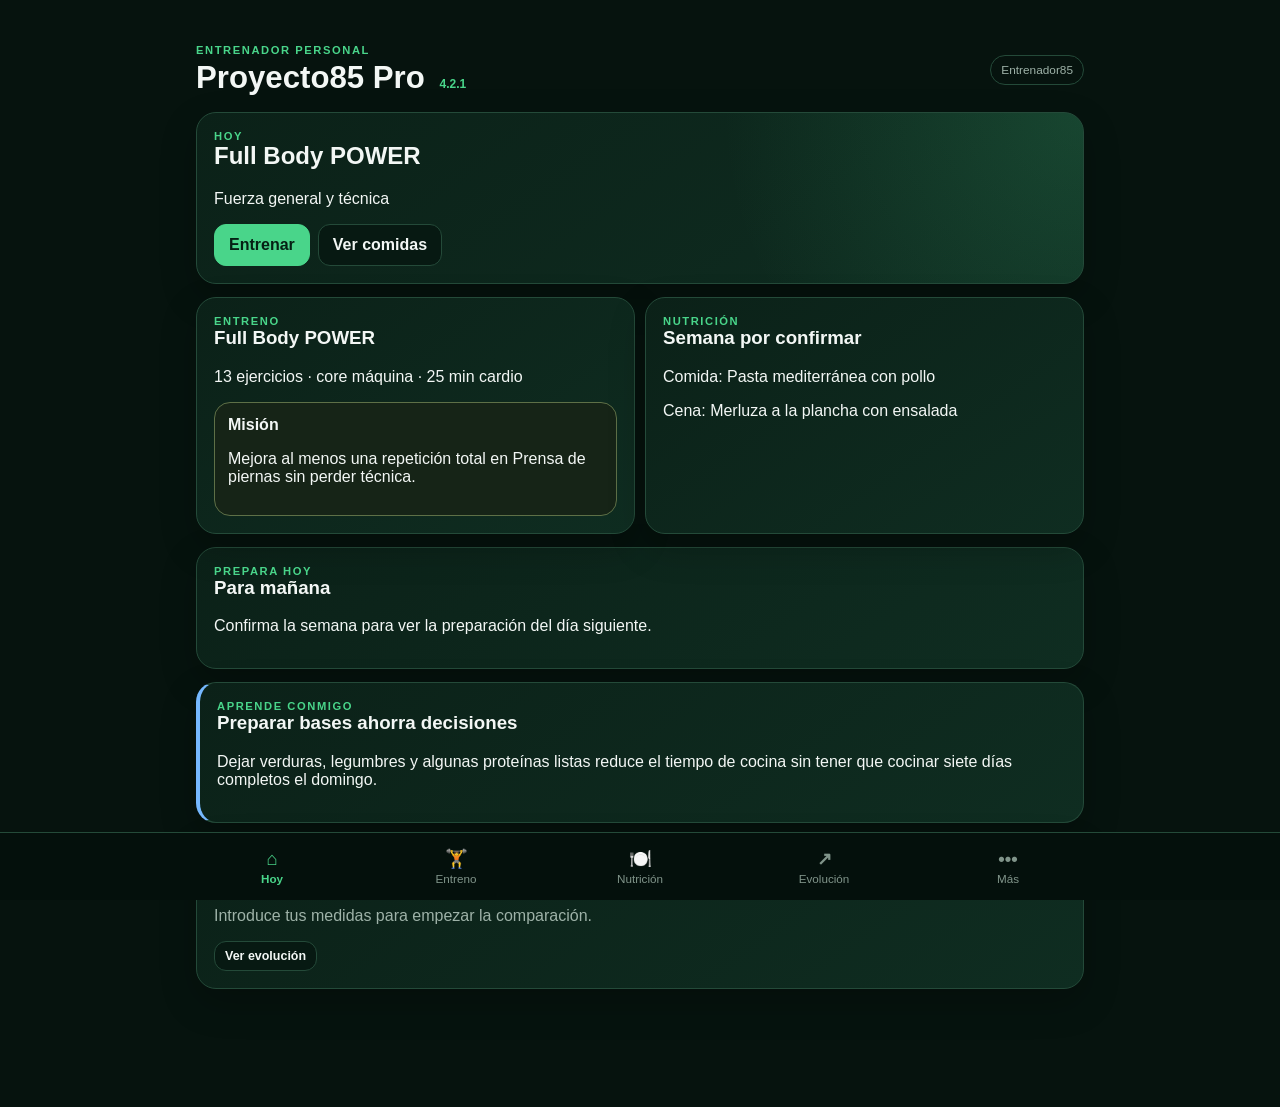
==== index.html @ bdf78756 "Add files via upload" ====
<!doctype html>
<html lang="es">
<head>
<meta charset="utf-8">
<meta name="viewport" content="width=device-width,initial-scale=1,viewport-fit=cover">
<meta name="theme-color" content="#06130e">
<meta http-equiv="Cache-Control" content="no-cache, no-store, must-revalidate">
<meta name="apple-mobile-web-app-capable" content="yes">
<meta name="apple-mobile-web-app-status-bar-style" content="black-translucent">
<title>Proyecto85 Pro</title>
<link rel="manifest" href="manifest.json?v=400">
<link rel="stylesheet" href="styles.css?v=421">
</head>
<body>
<div id="app">
  <div class="boot-card">
    <h2>Proyecto85 Pro</h2>
    <p>Cargando Entrenador85…</p>
  </div>
</div>
<script src="app.js?v=421"></script>
<script src="enhancements-4-2.js?v=421"></script>
</body>
</html>
---- styles.css ----
:root{
 --bg:#06130e;--panel:#0b2118;--panel2:#0f2d21;--panel3:#071912;--line:#244a39;
 --text:#f3f7f5;--muted:#9eb2a8;--green:#49d58a;--green2:#20ba6b;--amber:#e6b261;
 --red:#e97870;--blue:#75b8ff;--shadow:0 14px 36px rgba(0,0,0,.22)
}
*{box-sizing:border-box}
html,body{margin:0;min-height:100%;background:var(--bg);color:var(--text);font-family:-apple-system,BlinkMacSystemFont,"Segoe UI",sans-serif}
body{overscroll-behavior-y:none}
button,input,select,textarea{font:inherit}
button{cursor:pointer;touch-action:manipulation}
.boot-card{max-width:700px;margin:50px auto;padding:24px;background:var(--panel);border:1px solid var(--line);border-radius:22px;color:var(--text)}
.shell{max-width:920px;margin:0 auto;padding:calc(16px + env(safe-area-inset-top)) 16px calc(105px + env(safe-area-inset-bottom))}
header{display:flex;align-items:center;justify-content:space-between;gap:14px;margin-bottom:16px}
.brand small,.eyebrow{display:block;color:var(--green);font-weight:900;letter-spacing:.14em;font-size:.7rem}
.brand h1{margin:4px 0 0;font-size:1.95rem}
.version{font-size:.75rem;color:var(--green);margin-left:6px}
.header-badge{border:1px solid var(--line);padding:7px 10px;border-radius:999px;color:var(--muted);font-size:.74rem}
.card,.meal-card,.week-card,.exercise-card,.recipe-card,.section-card{background:linear-gradient(145deg,var(--panel),var(--panel2));border:1px solid var(--line);border-radius:20px;padding:17px;margin-bottom:13px;box-shadow:var(--shadow)}
.hero{background:radial-gradient(circle at 100% 0,rgba(73,213,138,.16),transparent 40%),linear-gradient(145deg,var(--panel),var(--panel2))}
.card h2,.card h3,.meal-card h3,.exercise-card h3,.recipe-card h3{margin-top:0}
.section-title,.meal-head,.exercise-head{display:flex;align-items:flex-start;justify-content:space-between;gap:12px}
.section-title h2,.section-title h3,.meal-head h3,.exercise-head h3{margin:0}
.muted,.note{color:var(--muted)}
.note{font-size:.8rem;line-height:1.4}
.grid{display:grid;grid-template-columns:1fr 1fr;gap:10px}
.grid3{display:grid;grid-template-columns:repeat(3,1fr);gap:10px}
.stat{background:var(--panel3);border:1px solid var(--line);border-radius:15px;padding:12px}
.stat span{display:block;color:var(--muted);font-size:.73rem}
.stat b{display:block;margin-top:4px;font-size:1.18rem}
.big-number{font-size:2.15rem;font-weight:900;line-height:1}
.tabs,.planner-nav{display:flex;gap:8px;overflow:auto;margin:10px 0 14px;padding-bottom:2px}
.tab-btn{white-space:nowrap;border:1px solid var(--line);background:var(--panel3);color:var(--muted);border-radius:999px;padding:10px 14px;font-weight:800}
.tab-btn.active{background:var(--green);color:#052014;border-color:var(--green)}
.btn{border:1px solid var(--line);background:var(--panel3);color:var(--text);border-radius:12px;padding:11px 14px;font-weight:800}
.btn.primary{background:var(--green);border-color:var(--green);color:#052014}
.btn.secondary{background:#143728}
.btn.small{padding:7px 10px;font-size:.78rem}
.btn.danger{border-color:#8b4a44;color:#ffb9b2}
.btn:disabled{opacity:.45;cursor:not-allowed}
.btn-row{display:flex;gap:8px;flex-wrap:wrap}
.pill{display:inline-flex;align-items:center;gap:5px;border:1px solid var(--line);border-radius:999px;padding:5px 8px;color:var(--muted);font-size:.7rem}
.pill.green{border-color:#387653;color:#c7f6d8;background:#10291f}
.pill.amber{border-color:#735d35;color:#f4d294;background:#21190e}
.meta{display:flex;flex-wrap:wrap;gap:6px}
.meta span{background:var(--panel3);border:1px solid rgba(255,255,255,.04);border-radius:999px;padding:5px 8px;color:var(--muted);font-size:.69rem}
.list{list-style:none;padding:0;margin:0}
.list li{padding:9px 0;border-top:1px solid rgba(255,255,255,.06)}
.list small{display:block;color:var(--muted);margin-top:3px}
.week-row{display:grid;grid-template-columns:86px 1fr auto;gap:8px;align-items:center;padding:10px 0;border-top:1px solid rgba(255,255,255,.06)}
.week-row>span{font-size:.72rem;color:var(--muted)}
.week-row small{display:block;color:var(--muted);margin-top:4px}
.actions{display:flex;gap:5px;flex-wrap:wrap}
.form-grid{display:grid;grid-template-columns:1fr 1fr;gap:10px}
.form-grid .wide{grid-column:1/-1}
.form-grid label{font-size:.78rem;color:var(--muted)}
input,select,textarea{width:100%;background:var(--panel3);color:var(--text);border:1px solid var(--line);border-radius:12px;padding:11px}
textarea{resize:vertical}
.rating{display:flex;gap:5px;flex-wrap:wrap;margin-top:10px}
.rating button{width:34px;height:34px;border-radius:50%;border:1px solid var(--line);background:var(--panel3);color:var(--muted);padding:0}
.rating button.active{background:var(--green);color:#052014;border-color:var(--green)}
.meal-check{display:flex;align-items:center;gap:8px;margin:12px 0;font-weight:800}
.meal-check input{width:22px;height:22px}
.meal-complete{border-color:var(--green)}
.exercise-card.active-exercise{border-color:var(--green)}
.exercise-card .set-row{display:grid;grid-template-columns:42px 1fr 1fr 70px;gap:8px;align-items:center;margin-top:7px}
.exercise-card .set-row input{text-align:center}
.set-index{width:36px;height:36px;border-radius:50%;display:grid;place-items:center;background:var(--panel3);color:var(--muted);font-weight:900}
.set-ok{display:flex;align-items:center;justify-content:center}
.set-ok input{width:24px;height:24px}
.progress-bar{height:10px;background:var(--panel3);border:1px solid var(--line);border-radius:999px;overflow:hidden}
.progress-bar>span{display:block;height:100%;background:var(--green)}
.mission{border:1px solid #5e7047;background:#162417;border-radius:16px;padding:13px;margin-top:12px}
.learning{border-left:4px solid var(--blue)}
.coach{border-left:4px solid var(--green)}
.warning{border:1px solid #795b32;background:#221a0f;color:#f0cb90;border-radius:14px;padding:12px}
.chart{width:100%;height:180px;background:var(--panel3);border:1px solid var(--line);border-radius:16px;padding:8px}
.chart svg{width:100%;height:100%}
.legend{display:flex;gap:12px;flex-wrap:wrap;color:var(--muted);font-size:.75rem}
.legend b{color:var(--text)}
.delta.good{color:var(--green)}
.delta.neutral{color:var(--muted)}
.delta.attn{color:var(--amber)}
.library-grid{display:grid;gap:10px}
.filter-row{display:grid;grid-template-columns:1fr 160px;gap:8px}
.bottom{position:fixed;left:0;right:0;bottom:0;background:#04100c;border-top:1px solid var(--line);z-index:40;padding:9px 7px calc(9px + env(safe-area-inset-bottom))}
.bottom-inner{max-width:920px;margin:auto;display:grid;grid-template-columns:repeat(5,1fr)}
.nav-btn{border:0;background:transparent;color:#80948a;padding:6px 3px;font-size:.73rem}
.nav-btn b{display:block;font-size:1.15rem;margin-bottom:2px}
.nav-btn.active{color:var(--green);font-weight:900}
.modal-backdrop{position:fixed;inset:0;background:rgba(0,0,0,.68);display:flex;align-items:flex-end;justify-content:center;z-index:100}
.modal{width:min(800px,100%);max-height:91vh;overflow:auto;background:#091d15;border:1px solid var(--line);border-radius:24px 24px 0 0;padding:20px}
.hidden{display:none!important}
.toast{position:fixed;left:50%;bottom:105px;transform:translateX(-50%);z-index:150;background:#173d2c;color:#d7fbe4;border:1px solid #3d7d59;border-radius:999px;padding:10px 15px;font-weight:800;box-shadow:var(--shadow)}
.error-card{max-width:780px;margin:30px auto;padding:20px;background:#251311;border:1px solid #8a433d;border-radius:18px;color:#ffd4cf}
@media(max-width:640px){
 .grid,.grid3,.form-grid,.filter-row{grid-template-columns:1fr}
 .week-row{grid-template-columns:72px 1fr}
 .week-row .actions{grid-column:2}
 .exercise-card .set-row{grid-template-columns:38px 1fr 1fr 50px}
 .brand h1{font-size:1.72rem}
}

/* 4.1 */
.week-row .pill{white-space:nowrap}.coach .week-row{grid-template-columns:110px 1fr auto}@media(max-width:640px){.coach .week-row{grid-template-columns:80px 1fr}.coach .week-row>div:last-child{grid-column:2}}

/* Proyecto85 Pro 4.2 */
.nutrition-chips{display:flex;gap:6px;flex-wrap:wrap;margin:10px 0}.nutrition-chips span{font-size:.69rem;border:1px solid var(--line);border-radius:999px;padding:6px 8px;color:#c5d7ce;background:var(--panel3)}
.meal-visual,.recipe-hero,.exercise-hero{height:82px;border-radius:16px;background:radial-gradient(circle at 70% 20%,rgba(73,213,138,.22),transparent 35%),var(--panel3);display:grid;place-items:center;font-size:2.2rem;margin-bottom:12px}
.balance-grid{display:grid;grid-template-columns:repeat(3,1fr);gap:8px;margin:12px 0}.balance-grid>div{background:var(--panel3);border:1px solid var(--line);border-radius:13px;padding:9px}.balance-grid span{display:block;color:var(--muted);font-size:.68rem}.balance-grid b{font-size:1.15rem}
.checklist42 li{margin:9px 0}.bodymaps{display:grid;grid-template-columns:1fr 1fr;gap:12px}.bodymap{text-align:center;background:var(--panel3);border:1px solid var(--line);border-radius:16px;padding:10px}.bodymap svg{width:100%;height:250px;fill:#18362a;stroke:#315844}.bodymap .muscle-on{fill:var(--green)}
.coach-mini{display:grid;grid-template-columns:auto auto;gap:4px 10px;background:#10291f;border:1px solid #387653;border-radius:14px;padding:12px;margin:12px 0}.coach-mini b{color:var(--green)}.coach-mini small{grid-column:1/-1;color:var(--muted)}
.exercise-note{background:#17271f;border-left:3px solid var(--amber);padding:10px;border-radius:10px}.rest-timer{display:flex;align-items:center;gap:8px;flex-wrap:wrap;margin-top:12px;padding:10px;border:1px solid var(--line);border-radius:14px;background:var(--panel3)}.rest-timer b{font-size:1.3rem;color:var(--green)}.chart.mini{height:120px}.warning-lite{color:#e8c78f;font-size:.78rem}.fresh-report{outline:2px solid var(--green)}
@media(max-width:640px){.balance-grid{grid-template-columns:1fr 1fr}.bodymap svg{height:210px}}

/* 4.2.1 corrective spacing */
@supports (padding: max(0px)) {
  .shell{padding-top:max(calc(28px + env(safe-area-inset-top)),44px)}
}
.legend{display:flex;flex-wrap:wrap;gap:8px 14px;line-height:1.45}
.chart{overflow:hidden}
.balance-grid small{font-size:.65em;font-weight:500;color:var(--muted)}
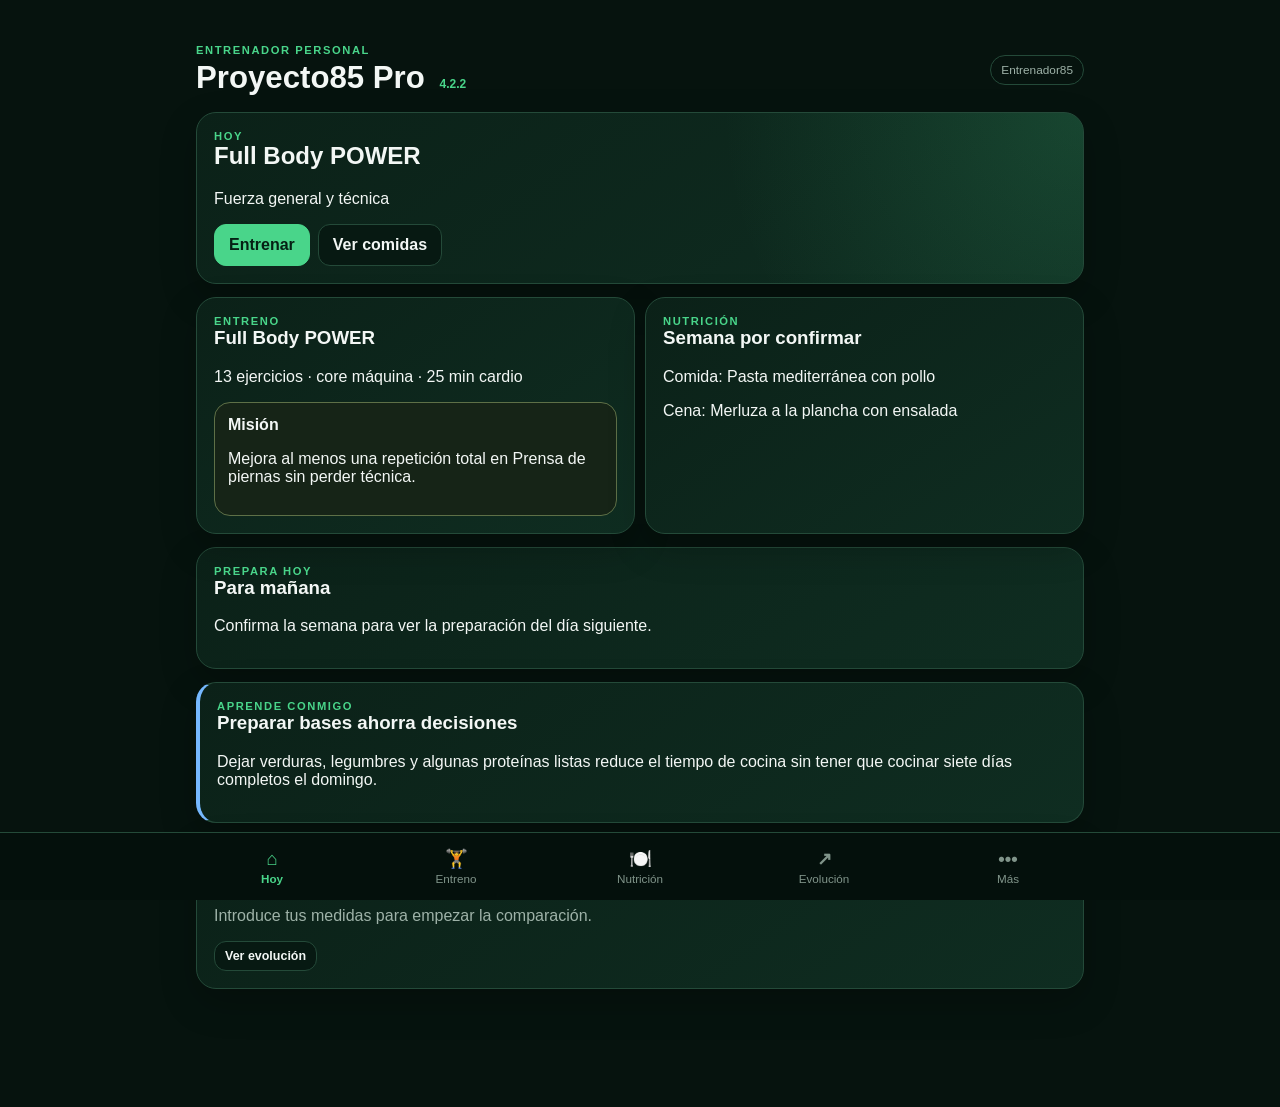
==== commit 7514267a: "Add files via upload" ====
--- a/index.html
+++ b/index.html
@@ -8,8 +8,8 @@
 <meta name="apple-mobile-web-app-capable" content="yes">
 <meta name="apple-mobile-web-app-status-bar-style" content="black-translucent">
 <title>Proyecto85 Pro</title>
-<link rel="manifest" href="manifest.json?v=400">
-<link rel="stylesheet" href="styles.css?v=421">
+<link rel="manifest" href="manifest.json?v=422">
+<link rel="stylesheet" href="styles-4-2-2.css">
 </head>
 <body>
 <div id="app">
@@ -18,7 +18,7 @@
     <p>Cargando Entrenador85…</p>
   </div>
 </div>
-<script src="app.js?v=421"></script>
-<script src="enhancements-4-2.js?v=421"></script>
+<script src="app-4-2-2.js"></script>
+<script src="enhancements-4-2-2.js"></script>
 </body>
 </html>
--- a/styles-4-2-2.css
+++ b/styles-4-2-2.css
@@ -0,0 +1,122 @@
+
+:root{
+ --bg:#06130e;--panel:#0b2118;--panel2:#0f2d21;--panel3:#071912;--line:#244a39;
+ --text:#f3f7f5;--muted:#9eb2a8;--green:#49d58a;--green2:#20ba6b;--amber:#e6b261;
+ --red:#e97870;--blue:#75b8ff;--shadow:0 14px 36px rgba(0,0,0,.22)
+}
+*{box-sizing:border-box}
+html,body{margin:0;min-height:100%;background:var(--bg);color:var(--text);font-family:-apple-system,BlinkMacSystemFont,"Segoe UI",sans-serif}
+body{overscroll-behavior-y:none}
+button,input,select,textarea{font:inherit}
+button{cursor:pointer;touch-action:manipulation}
+.boot-card{max-width:700px;margin:50px auto;padding:24px;background:var(--panel);border:1px solid var(--line);border-radius:22px;color:var(--text)}
+.shell{max-width:920px;margin:0 auto;padding:calc(16px + env(safe-area-inset-top)) 16px calc(105px + env(safe-area-inset-bottom))}
+header{display:flex;align-items:center;justify-content:space-between;gap:14px;margin-bottom:16px}
+.brand small,.eyebrow{display:block;color:var(--green);font-weight:900;letter-spacing:.14em;font-size:.7rem}
+.brand h1{margin:4px 0 0;font-size:1.95rem}
+.version{font-size:.75rem;color:var(--green);margin-left:6px}
+.header-badge{border:1px solid var(--line);padding:7px 10px;border-radius:999px;color:var(--muted);font-size:.74rem}
+.card,.meal-card,.week-card,.exercise-card,.recipe-card,.section-card{background:linear-gradient(145deg,var(--panel),var(--panel2));border:1px solid var(--line);border-radius:20px;padding:17px;margin-bottom:13px;box-shadow:var(--shadow)}
+.hero{background:radial-gradient(circle at 100% 0,rgba(73,213,138,.16),transparent 40%),linear-gradient(145deg,var(--panel),var(--panel2))}
+.card h2,.card h3,.meal-card h3,.exercise-card h3,.recipe-card h3{margin-top:0}
+.section-title,.meal-head,.exercise-head{display:flex;align-items:flex-start;justify-content:space-between;gap:12px}
+.section-title h2,.section-title h3,.meal-head h3,.exercise-head h3{margin:0}
+.muted,.note{color:var(--muted)}
+.note{font-size:.8rem;line-height:1.4}
+.grid{display:grid;grid-template-columns:1fr 1fr;gap:10px}
+.grid3{display:grid;grid-template-columns:repeat(3,1fr);gap:10px}
+.stat{background:var(--panel3);border:1px solid var(--line);border-radius:15px;padding:12px}
+.stat span{display:block;color:var(--muted);font-size:.73rem}
+.stat b{display:block;margin-top:4px;font-size:1.18rem}
+.big-number{font-size:2.15rem;font-weight:900;line-height:1}
+.tabs,.planner-nav{display:flex;gap:8px;overflow:auto;margin:10px 0 14px;padding-bottom:2px}
+.tab-btn{white-space:nowrap;border:1px solid var(--line);background:var(--panel3);color:var(--muted);border-radius:999px;padding:10px 14px;font-weight:800}
+.tab-btn.active{background:var(--green);color:#052014;border-color:var(--green)}
+.btn{border:1px solid var(--line);background:var(--panel3);color:var(--text);border-radius:12px;padding:11px 14px;font-weight:800}
+.btn.primary{background:var(--green);border-color:var(--green);color:#052014}
+.btn.secondary{background:#143728}
+.btn.small{padding:7px 10px;font-size:.78rem}
+.btn.danger{border-color:#8b4a44;color:#ffb9b2}
+.btn:disabled{opacity:.45;cursor:not-allowed}
+.btn-row{display:flex;gap:8px;flex-wrap:wrap}
+.pill{display:inline-flex;align-items:center;gap:5px;border:1px solid var(--line);border-radius:999px;padding:5px 8px;color:var(--muted);font-size:.7rem}
+.pill.green{border-color:#387653;color:#c7f6d8;background:#10291f}
+.pill.amber{border-color:#735d35;color:#f4d294;background:#21190e}
+.meta{display:flex;flex-wrap:wrap;gap:6px}
+.meta span{background:var(--panel3);border:1px solid rgba(255,255,255,.04);border-radius:999px;padding:5px 8px;color:var(--muted);font-size:.69rem}
+.list{list-style:none;padding:0;margin:0}
+.list li{padding:9px 0;border-top:1px solid rgba(255,255,255,.06)}
+.list small{display:block;color:var(--muted);margin-top:3px}
+.week-row{display:grid;grid-template-columns:86px 1fr auto;gap:8px;align-items:center;padding:10px 0;border-top:1px solid rgba(255,255,255,.06)}
+.week-row>span{font-size:.72rem;color:var(--muted)}
+.week-row small{display:block;color:var(--muted);margin-top:4px}
+.actions{display:flex;gap:5px;flex-wrap:wrap}
+.form-grid{display:grid;grid-template-columns:1fr 1fr;gap:10px}
+.form-grid .wide{grid-column:1/-1}
+.form-grid label{font-size:.78rem;color:var(--muted)}
+input,select,textarea{width:100%;background:var(--panel3);color:var(--text);border:1px solid var(--line);border-radius:12px;padding:11px}
+textarea{resize:vertical}
+.rating{display:flex;gap:5px;flex-wrap:wrap;margin-top:10px}
+.rating button{width:34px;height:34px;border-radius:50%;border:1px solid var(--line);background:var(--panel3);color:var(--muted);padding:0}
+.rating button.active{background:var(--green);color:#052014;border-color:var(--green)}
+.meal-check{display:flex;align-items:center;gap:8px;margin:12px 0;font-weight:800}
+.meal-check input{width:22px;height:22px}
+.meal-complete{border-color:var(--green)}
+.exercise-card.active-exercise{border-color:var(--green)}
+.exercise-card .set-row{display:grid;grid-template-columns:42px 1fr 1fr 70px;gap:8px;align-items:center;margin-top:7px}
+.exercise-card .set-row input{text-align:center}
+.set-index{width:36px;height:36px;border-radius:50%;display:grid;place-items:center;background:var(--panel3);color:var(--muted);font-weight:900}
+.set-ok{display:flex;align-items:center;justify-content:center}
+.set-ok input{width:24px;height:24px}
+.progress-bar{height:10px;background:var(--panel3);border:1px solid var(--line);border-radius:999px;overflow:hidden}
+.progress-bar>span{display:block;height:100%;background:var(--green)}
+.mission{border:1px solid #5e7047;background:#162417;border-radius:16px;padding:13px;margin-top:12px}
+.learning{border-left:4px solid var(--blue)}
+.coach{border-left:4px solid var(--green)}
+.warning{border:1px solid #795b32;background:#221a0f;color:#f0cb90;border-radius:14px;padding:12px}
+.chart{width:100%;height:180px;background:var(--panel3);border:1px solid var(--line);border-radius:16px;padding:8px}
+.chart svg{width:100%;height:100%}
+.legend{display:flex;gap:12px;flex-wrap:wrap;color:var(--muted);font-size:.75rem}
+.legend b{color:var(--text)}
+.delta.good{color:var(--green)}
+.delta.neutral{color:var(--muted)}
+.delta.attn{color:var(--amber)}
+.library-grid{display:grid;gap:10px}
+.filter-row{display:grid;grid-template-columns:1fr 160px;gap:8px}
+.bottom{position:fixed;left:0;right:0;bottom:0;background:#04100c;border-top:1px solid var(--line);z-index:40;padding:9px 7px calc(9px + env(safe-area-inset-bottom))}
+.bottom-inner{max-width:920px;margin:auto;display:grid;grid-template-columns:repeat(5,1fr)}
+.nav-btn{border:0;background:transparent;color:#80948a;padding:6px 3px;font-size:.73rem}
+.nav-btn b{display:block;font-size:1.15rem;margin-bottom:2px}
+.nav-btn.active{color:var(--green);font-weight:900}
+.modal-backdrop{position:fixed;inset:0;background:rgba(0,0,0,.68);display:flex;align-items:flex-end;justify-content:center;z-index:100}
+.modal{width:min(800px,100%);max-height:91vh;overflow:auto;background:#091d15;border:1px solid var(--line);border-radius:24px 24px 0 0;padding:20px}
+.hidden{display:none!important}
+.toast{position:fixed;left:50%;bottom:105px;transform:translateX(-50%);z-index:150;background:#173d2c;color:#d7fbe4;border:1px solid #3d7d59;border-radius:999px;padding:10px 15px;font-weight:800;box-shadow:var(--shadow)}
+.error-card{max-width:780px;margin:30px auto;padding:20px;background:#251311;border:1px solid #8a433d;border-radius:18px;color:#ffd4cf}
+@media(max-width:640px){
+ .grid,.grid3,.form-grid,.filter-row{grid-template-columns:1fr}
+ .week-row{grid-template-columns:72px 1fr}
+ .week-row .actions{grid-column:2}
+ .exercise-card .set-row{grid-template-columns:38px 1fr 1fr 50px}
+ .brand h1{font-size:1.72rem}
+}
+
+/* 4.1 */
+.week-row .pill{white-space:nowrap}.coach .week-row{grid-template-columns:110px 1fr auto}@media(max-width:640px){.coach .week-row{grid-template-columns:80px 1fr}.coach .week-row>div:last-child{grid-column:2}}
+
+/* Proyecto85 Pro 4.2 */
+.nutrition-chips{display:flex;gap:6px;flex-wrap:wrap;margin:10px 0}.nutrition-chips span{font-size:.69rem;border:1px solid var(--line);border-radius:999px;padding:6px 8px;color:#c5d7ce;background:var(--panel3)}
+.meal-visual,.recipe-hero,.exercise-hero{height:82px;border-radius:16px;background:radial-gradient(circle at 70% 20%,rgba(73,213,138,.22),transparent 35%),var(--panel3);display:grid;place-items:center;font-size:2.2rem;margin-bottom:12px}
+.balance-grid{display:grid;grid-template-columns:repeat(3,1fr);gap:8px;margin:12px 0}.balance-grid>div{background:var(--panel3);border:1px solid var(--line);border-radius:13px;padding:9px}.balance-grid span{display:block;color:var(--muted);font-size:.68rem}.balance-grid b{font-size:1.15rem}
+.checklist42 li{margin:9px 0}.bodymaps{display:grid;grid-template-columns:1fr 1fr;gap:12px}.bodymap{text-align:center;background:var(--panel3);border:1px solid var(--line);border-radius:16px;padding:10px}.bodymap svg{width:100%;height:250px;fill:#18362a;stroke:#315844}.bodymap .muscle-on{fill:var(--green)}
+.coach-mini{display:grid;grid-template-columns:auto auto;gap:4px 10px;background:#10291f;border:1px solid #387653;border-radius:14px;padding:12px;margin:12px 0}.coach-mini b{color:var(--green)}.coach-mini small{grid-column:1/-1;color:var(--muted)}
+.exercise-note{background:#17271f;border-left:3px solid var(--amber);padding:10px;border-radius:10px}.rest-timer{display:flex;align-items:center;gap:8px;flex-wrap:wrap;margin-top:12px;padding:10px;border:1px solid var(--line);border-radius:14px;background:var(--panel3)}.rest-timer b{font-size:1.3rem;color:var(--green)}.chart.mini{height:120px}.warning-lite{color:#e8c78f;font-size:.78rem}.fresh-report{outline:2px solid var(--green)}
+@media(max-width:640px){.balance-grid{grid-template-columns:1fr 1fr}.bodymap svg{height:210px}}
+
+/* 4.2.1 corrective spacing */
+@supports (padding: max(0px)) {
+  .shell{padding-top:max(calc(28px + env(safe-area-inset-top)),44px)}
+}
+.legend{display:flex;flex-wrap:wrap;gap:8px 14px;line-height:1.45}
+.chart{overflow:hidden}
+.balance-grid small{font-size:.65em;font-weight:500;color:var(--muted)}
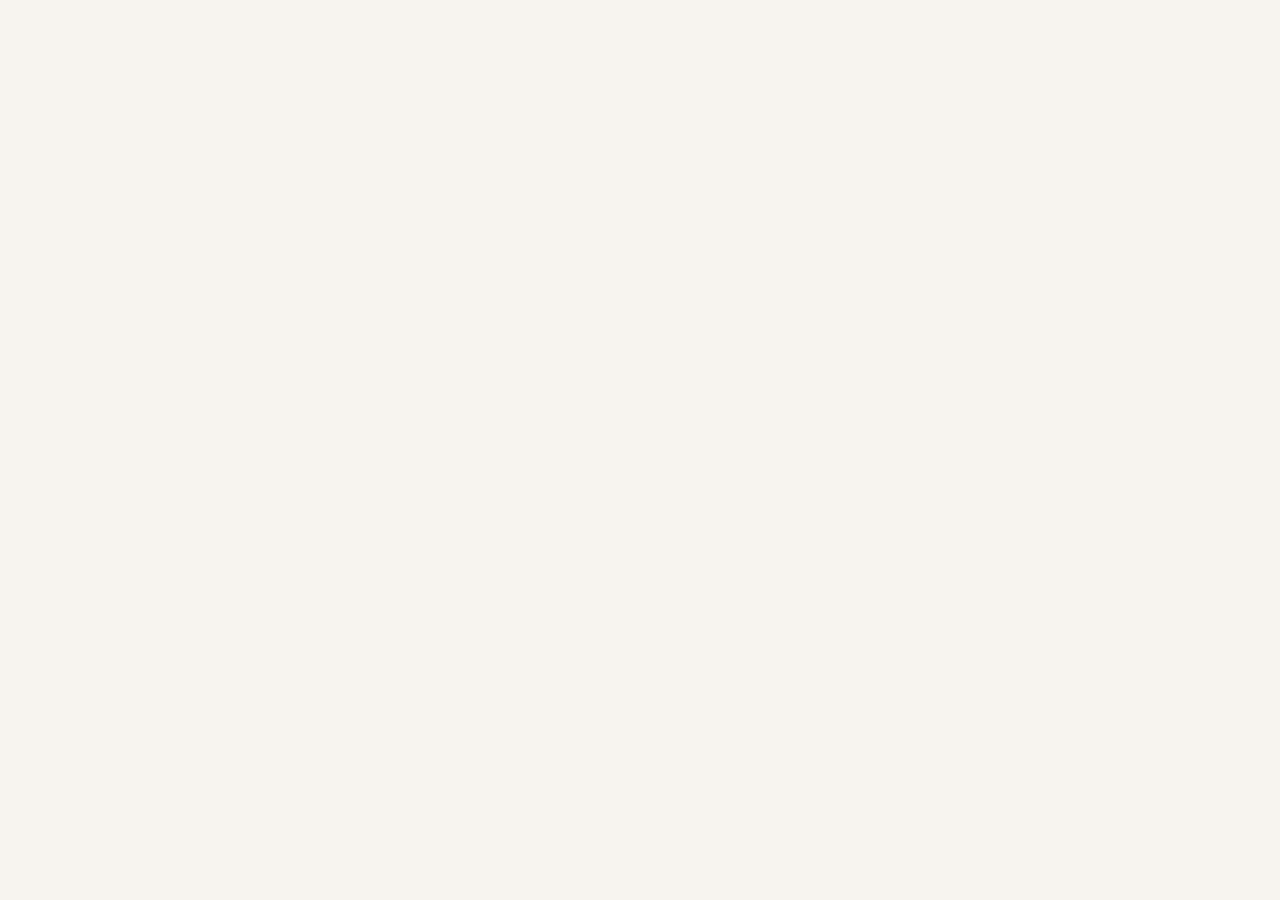
==== commit e7db52bc: "Add files via upload" ====
--- a/index.html
+++ b/index.html
@@ -1,24 +1,20 @@
 <!doctype html>
 <html lang="es">
 <head>
-<meta charset="utf-8">
-<meta name="viewport" content="width=device-width,initial-scale=1,viewport-fit=cover">
-<meta name="theme-color" content="#06130e">
-<meta http-equiv="Cache-Control" content="no-cache, no-store, must-revalidate">
-<meta name="apple-mobile-web-app-capable" content="yes">
-<meta name="apple-mobile-web-app-status-bar-style" content="black-translucent">
-<title>Proyecto85 Pro</title>
-<link rel="manifest" href="manifest.json?v=422">
-<link rel="stylesheet" href="styles-4-2-2.css">
+  <meta charset="utf-8" />
+  <meta name="viewport" content="width=device-width,initial-scale=1,viewport-fit=cover" />
+  <meta name="theme-color" content="#f7f4ef" />
+  <meta name="apple-mobile-web-app-capable" content="yes" />
+  <meta name="apple-mobile-web-app-status-bar-style" content="default" />
+  <meta name="apple-mobile-web-app-title" content="Proyecto85" />
+  <title>Proyecto85 5.0</title>
+  <link rel="manifest" href="manifest-v5.json" />
+  <link rel="apple-touch-icon" href="icon-v5-192.png" />
+  <link rel="stylesheet" href="styles-v5.css" />
 </head>
 <body>
-<div id="app">
-  <div class="boot-card">
-    <h2>Proyecto85 Pro</h2>
-    <p>Cargando Entrenador85…</p>
-  </div>
-</div>
-<script src="app-4-2-2.js"></script>
-<script src="enhancements-4-2-2.js"></script>
+  <div id="app" class="app-shell" aria-live="polite"></div>
+  <noscript>Proyecto85 necesita JavaScript activado.</noscript>
+  <script src="app-v5.js"></script>
 </body>
 </html>
--- a/styles-v5.css
+++ b/styles-v5.css
@@ -0,0 +1,22 @@
+:root{
+  --bg:#f7f4ef; --surface:#ffffff; --surface2:#f0ece6; --text:#24303a; --muted:#6b747c;
+  --line:#ded8d0; --primary:#4d78a8; --primary-soft:#eaf1f8; --food:#6d8c74; --food-soft:#edf4ee;
+  --recovery:#c78755; --recovery-soft:#fbf0e6; --coach:#7b6f9d; --coach-soft:#f1eef8; --danger:#b95c58;
+  --shadow:0 8px 24px rgba(39,48,56,.08); --radius:20px; --radius-sm:14px;
+}
+*{box-sizing:border-box} body{margin:0;background:var(--bg);color:var(--text);font-family:-apple-system,BlinkMacSystemFont,"Segoe UI",Roboto,Arial,sans-serif}
+button,input,select,textarea{font:inherit}.app-shell{max-width:760px;margin:0 auto;padding:calc(18px + env(safe-area-inset-top)) 16px calc(96px + env(safe-area-inset-bottom))}
+.topbar{display:flex;align-items:center;justify-content:space-between;margin-bottom:16px}.brand{display:flex;gap:10px;align-items:center}.logo{width:42px;height:42px;border-radius:14px;background:linear-gradient(135deg,#7ca6d1,#e7b27d);display:grid;place-items:center;color:white;font-weight:800;box-shadow:var(--shadow)}
+.title{font-size:22px;font-weight:800;letter-spacing:-.02em}.subtitle{font-size:13px;color:var(--muted)}.pill{display:inline-flex;align-items:center;gap:6px;padding:7px 10px;border-radius:999px;background:var(--surface2);color:var(--muted);font-size:12px;font-weight:700}.pill.good{background:var(--food-soft);color:#4e6f57}.pill.warn{background:var(--recovery-soft);color:#945d34}.pill.bad{background:#f8e9e8;color:#984844}
+.card{background:var(--surface);border:1px solid rgba(0,0,0,.04);border-radius:var(--radius);padding:16px;box-shadow:var(--shadow);margin-bottom:14px}.card h2,.card h3{margin:0 0 8px}.card h2{font-size:20px}.card h3{font-size:16px}.muted{color:var(--muted)}.small{font-size:12px}.section-title{display:flex;align-items:center;justify-content:space-between;margin:22px 2px 10px}.section-title h2{font-size:17px;margin:0}.grid2{display:grid;grid-template-columns:1fr 1fr;gap:12px}.metric{background:var(--surface2);border-radius:16px;padding:12px}.metric strong{display:block;font-size:18px}.metric span{font-size:12px;color:var(--muted)}
+.hero{background:linear-gradient(135deg,#eef5fb,#f8efe5);padding:18px}.hero h1{margin:4px 0 8px;font-size:28px;line-height:1.05}.hero p{margin:0;color:var(--muted)}
+.btn{border:0;border-radius:14px;padding:12px 14px;font-weight:800;cursor:pointer}.btn.primary{background:var(--primary);color:#fff}.btn.secondary{background:var(--surface2);color:var(--text)}.btn.food{background:var(--food);color:#fff}.btn.recovery{background:var(--recovery);color:white}.btn.danger{background:#f8e9e8;color:#984844}.btn.block{width:100%}.btnrow{display:flex;gap:8px;flex-wrap:wrap}.linkbtn{border:0;background:none;color:var(--primary);font-weight:800;padding:4px 0;cursor:pointer}
+.nav{position:fixed;bottom:0;left:0;right:0;background:rgba(255,255,255,.94);backdrop-filter:blur(18px);border-top:1px solid var(--line);padding:8px max(12px,calc((100vw - 760px)/2 + 12px)) calc(8px + env(safe-area-inset-bottom));display:grid;grid-template-columns:repeat(5,1fr);z-index:50}.nav button{background:none;border:0;color:var(--muted);font-size:11px;font-weight:700;padding:7px 2px;display:grid;place-items:center;gap:3px}.nav button.active{color:var(--primary)}.nav .ico{font-size:20px}
+.tabs{display:flex;gap:8px;overflow:auto;padding:2px 0 8px;margin-bottom:8px}.tab{white-space:nowrap;border:0;background:var(--surface2);padding:8px 12px;border-radius:999px;color:var(--muted);font-weight:700}.tab.active{background:var(--primary-soft);color:var(--primary)}
+.exercise{display:grid;grid-template-columns:48px 1fr auto;gap:10px;align-items:center;padding:12px 0;border-bottom:1px solid var(--line)}.exercise:last-child{border-bottom:0}.exicon{width:48px;height:48px;border-radius:14px;background:var(--primary-soft);display:grid;place-items:center;font-size:22px}.exercise b{display:block}.tags{display:flex;gap:5px;flex-wrap:wrap;margin-top:5px}.tag{font-size:10px;padding:4px 7px;border-radius:999px;background:var(--surface2);color:var(--muted)}
+.meal{padding:12px;border-radius:16px;background:var(--food-soft);margin-bottom:10px}.mealhead{display:flex;justify-content:space-between;gap:8px}.meal h4{margin:0 0 4px}.meal p{margin:0;color:var(--muted);font-size:12px}.meal .btnrow{margin-top:10px}.meal .btn{padding:8px 10px;font-size:12px}
+.input{width:100%;padding:11px 12px;border:1px solid var(--line);border-radius:12px;background:#fff;color:var(--text)}label{font-size:12px;font-weight:700;color:var(--muted);display:block;margin:10px 0 5px}.range-row{display:grid;grid-template-columns:1fr auto;gap:8px;align-items:center}.notice{padding:12px;border-radius:14px;background:var(--coach-soft);color:#5e527e;font-size:13px}.notice.warn{background:var(--recovery-soft);color:#8a5932}.notice.danger{background:#f8e9e8;color:#8d4743}
+.progress{height:10px;border-radius:999px;background:var(--surface2);overflow:hidden}.progress>span{display:block;height:100%;background:var(--primary);border-radius:999px}.week-strip{display:grid;grid-template-columns:repeat(7,1fr);gap:5px}.daydot{padding:8px 2px;text-align:center;border-radius:12px;background:var(--surface2);font-size:10px}.daydot.active{background:var(--primary-soft);color:var(--primary);font-weight:800}
+.modalback{position:fixed;inset:0;background:rgba(36,48,58,.35);display:grid;align-items:end;z-index:80}.modal{background:var(--surface);border-radius:24px 24px 0 0;padding:20px 16px calc(20px + env(safe-area-inset-bottom));max-height:88vh;overflow:auto}.modal h2{margin-top:0}.divider{height:1px;background:var(--line);margin:14px 0}.empty{text-align:center;padding:24px 12px;color:var(--muted)}
+.statlist{display:grid;gap:10px}.statline{display:flex;align-items:center;justify-content:space-between;gap:10px}.spark{height:6px;background:var(--surface2);border-radius:999px;overflow:hidden;flex:1}.spark span{display:block;height:100%;background:var(--primary)}
+@media (max-width:420px){.grid2{grid-template-columns:1fr}.hero h1{font-size:25px}.card{padding:14px}.app-shell{padding-left:12px;padding-right:12px}}
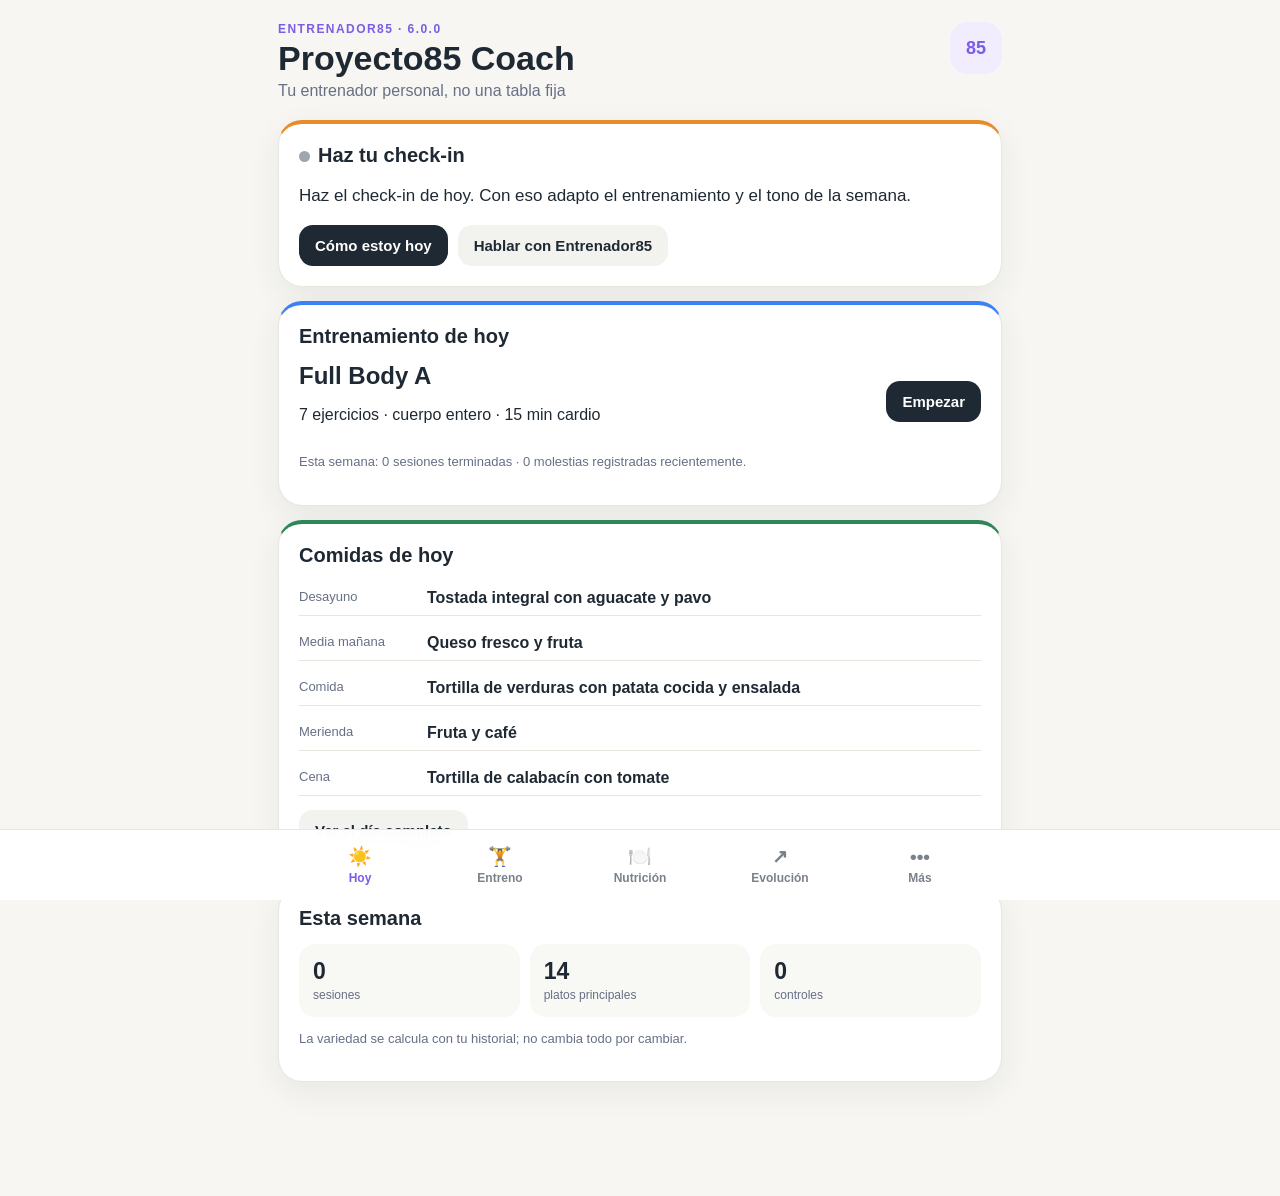
==== commit 9c05fc58: "Add files via upload" ====
--- a/index.html
+++ b/index.html
@@ -1,20 +1 @@
-<!doctype html>
-<html lang="es">
-<head>
-  <meta charset="utf-8" />
-  <meta name="viewport" content="width=device-width,initial-scale=1,viewport-fit=cover" />
-  <meta name="theme-color" content="#f7f4ef" />
-  <meta name="apple-mobile-web-app-capable" content="yes" />
-  <meta name="apple-mobile-web-app-status-bar-style" content="default" />
-  <meta name="apple-mobile-web-app-title" content="Proyecto85" />
-  <title>Proyecto85 5.0</title>
-  <link rel="manifest" href="manifest-v5.json" />
-  <link rel="apple-touch-icon" href="icon-v5-192.png" />
-  <link rel="stylesheet" href="styles-v5.css" />
-</head>
-<body>
-  <div id="app" class="app-shell" aria-live="polite"></div>
-  <noscript>Proyecto85 necesita JavaScript activado.</noscript>
-  <script src="app-v5.js"></script>
-</body>
-</html>
+<!doctype html><html lang="es"><head><meta charset="utf-8"><meta name="viewport" content="width=device-width,initial-scale=1,viewport-fit=cover"><meta name="theme-color" content="#f7f6f2"><meta name="apple-mobile-web-app-capable" content="yes"><meta name="apple-mobile-web-app-status-bar-style" content="default"><title>Proyecto85 Coach</title><link rel="manifest" href="manifest-v6.json"><link rel="stylesheet" href="styles-v6.css?v=600"></head><body><main id="app" class="app"></main><script src="data-v6.js?v=600"></script><script src="engine-v6.js?v=600"></script><script src="app-v6.js?v=600"></script></body></html>
--- a/styles-v6.css
+++ b/styles-v6.css
@@ -0,0 +1 @@
+:root{--bg:#f7f6f2;--card:#fff;--ink:#1f2933;--muted:#667085;--line:#e8e6df;--blue:#3b82f6;--blue2:#eaf2ff;--green:#2f855a;--green2:#eaf8ef;--orange:#e98b2a;--orange2:#fff3e4;--purple:#7c5ce7;--purple2:#f1edff;--red:#c94c4c;--shadow:0 10px 32px rgba(31,41,51,.07)}*{box-sizing:border-box}html,body{margin:0;background:var(--bg);color:var(--ink);font-family:-apple-system,BlinkMacSystemFont,"SF Pro Display","Segoe UI",sans-serif}body{min-height:100vh}.app{max-width:760px;margin:auto;padding:calc(22px + env(safe-area-inset-top)) 18px calc(100px + env(safe-area-inset-bottom))}.topbar{display:flex;align-items:flex-start;justify-content:space-between;gap:16px;margin-bottom:20px}.topbar h1{font-size:34px;line-height:1.05;margin:5px 0 5px}.topbar p{margin:0;color:var(--muted)}.eyebrow{font-size:12px;font-weight:800;letter-spacing:.12em;color:var(--purple)}.avatar{border:0;width:52px;height:52px;border-radius:18px;background:var(--purple2);color:var(--purple);font-weight:900;font-size:18px}.card{background:var(--card);border:1px solid var(--line);border-radius:24px;padding:20px;margin:14px 0;box-shadow:var(--shadow)}.card h3{margin:0 0 14px;font-size:20px}.training-accent{border-top:4px solid var(--blue)}.food-accent{border-top:4px solid var(--green)}.coach-card{border-top:4px solid var(--orange)}.lead{font-size:17px;line-height:1.45}.mini{color:var(--muted);font-size:13px;line-height:1.4}.big{font-size:24px;font-weight:850}.btnrow{display:flex;gap:10px;flex-wrap:wrap;margin-top:14px}.btn{border:0;border-radius:14px;padding:12px 16px;font-weight:750;font-size:15px}.btn.primary{background:var(--ink);color:white}.btn.ghost{background:#f2f2ef;color:var(--ink)}.btn.danger,.danger{color:var(--red)!important}.block{width:100%}.split{display:flex;align-items:center;justify-content:space-between;gap:16px}.status-dot{display:inline-block;width:11px;height:11px;border-radius:50%;margin-right:8px}.status-dot.normal{background:#36a269}.status-dot.soft{background:#e5a129}.status-dot.recovery{background:#cf5a5a}.status-dot.unknown{background:#a0a6ad}.meal-mini{display:grid;gap:10px;margin-bottom:14px}.meal-mini div{display:grid;grid-template-columns:120px 1fr;gap:8px;padding:8px 0;border-bottom:1px solid var(--line)}.meal-mini span{color:var(--muted);font-size:13px}.stats3{display:grid;grid-template-columns:repeat(3,1fr);gap:10px}.stats3 div{background:#f8f8f5;border-radius:16px;padding:14px}.stats3 b{font-size:23px;display:block}.stats3 span{font-size:12px;color:var(--muted)}.bottom-nav{position:fixed;z-index:30;left:0;right:0;bottom:0;background:rgba(255,255,255,.96);backdrop-filter:blur(14px);border-top:1px solid var(--line);display:flex;justify-content:center;padding:8px 8px calc(8px + env(safe-area-inset-bottom))}.nav-btn{width:min(20%,140px);border:0;background:none;color:#79818b;font-size:12px;font-weight:650;padding:7px 2px}.nav-btn span{display:block;font-size:19px;margin-bottom:3px}.nav-btn.active{color:var(--purple)}.tabs{display:flex;gap:7px;overflow:auto;padding:2px 0 8px;scrollbar-width:none}.tab{white-space:nowrap;border:1px solid var(--line);background:white;border-radius:999px;padding:10px 14px;font-weight:700;color:var(--muted)}.tab.active{background:var(--ink);color:white;border-color:var(--ink)}.notice{padding:13px;border-radius:14px;background:#f4f4f1;margin-bottom:14px}.notice.normal{background:var(--green2)}.notice.soft{background:var(--orange2)}.notice.recovery{background:#fff0f0}.exercise-row,.history-row,.library-item{display:flex;align-items:center;gap:12px;padding:13px 0;border-bottom:1px solid var(--line)}.exercise-icon{width:34px;height:34px;display:grid;place-items:center;border-radius:11px;background:var(--blue2);color:var(--blue);font-weight:800}.grow{flex:1;min-width:0}.grow b,.grow span,.grow small,.history-row b,.history-row span,.library-item b,.library-item span{display:block}.grow span,.history-row span,.library-item span{font-size:13px;color:var(--muted);margin-top:2px}.grow small{font-size:12px;color:#4d5966;margin-top:4px}.mini-btn{border:1px solid var(--line);background:white;border-radius:10px;padding:8px 10px;font-weight:650}.cardio-box,.compact{display:flex;justify-content:space-between;gap:12px;padding:10px 0;border-bottom:1px solid var(--line)}.compact span{color:var(--muted)}.pill{background:#f3f3ef;border-radius:999px;padding:6px 9px;font-size:12px}.gym-grid{display:grid;grid-template-columns:1fr 1fr;gap:8px;margin:14px 0}.toggle{display:flex;align-items:center;gap:8px;padding:10px;border:1px solid var(--line);border-radius:12px;background:#fbfbf8}.meal-card{display:flex;justify-content:space-between;gap:16px;padding:16px 0;border-bottom:1px solid var(--line)}.meal-card h4{font-size:17px;margin:4px 0}.meal-card p{font-size:13px;color:var(--muted);margin:0}.meal-type{font-size:11px;color:var(--green);font-weight:900;letter-spacing:.08em;text-transform:uppercase}.meal-actions{display:flex;gap:7px;align-items:flex-start;flex-wrap:wrap;justify-content:flex-end}.grid2{display:grid;grid-template-columns:1fr 1fr;gap:10px}.input{width:100%;border:1px solid #d9d9d3;border-radius:12px;padding:11px;background:white;font:inherit;margin:5px 0 10px}.library-list{margin-top:12px}.prep-item{padding:12px 0;border-bottom:1px solid var(--line)}.prep-item b,.prep-item span,.prep-item small{display:block}.prep-item span,.prep-item small{color:var(--muted);margin-top:3px}.shop-row{display:grid;grid-template-columns:auto 1fr auto;gap:10px;align-items:center;padding:11px 0;border-bottom:1px solid var(--line)}.range-row{display:grid;grid-template-columns:120px 1fr 28px;gap:8px;align-items:center;margin:13px 0}.modal-back{position:fixed;z-index:100;inset:0;background:rgba(20,25,32,.36);display:flex;align-items:flex-end;justify-content:center}.modal{position:relative;background:white;width:min(760px,100%);max-height:90vh;overflow:auto;border-radius:28px 28px 0 0;padding:24px 20px calc(28px + env(safe-area-inset-bottom));box-shadow:0 -20px 60px rgba(0,0,0,.14)}.modal h2{font-size:26px;margin:3px 40px 10px 0}.modal h3{margin:20px 0 8px}.modal-x{position:absolute;right:14px;top:12px;border:0;background:#f1f1ed;border-radius:50%;width:36px;height:36px;font-size:24px}.alt-choice{display:block;width:100%;text-align:left;border:1px solid var(--line);background:white;border-radius:16px;padding:14px;margin:9px 0}.alt-choice b,.alt-choice span{display:block}.alt-choice span{color:var(--muted);margin-top:4px}.session-ex{padding:14px 0;border-bottom:1px solid var(--line)}.session-ex>div:first-child b,.session-ex>div:first-child span{display:block}.session-ex span{color:var(--muted);font-size:13px}.set-grid{display:grid;grid-template-columns:1fr 1fr;gap:8px;margin-top:8px}.set-grid .input{margin:0}.modal ol{padding-left:22px}.modal li{margin:8px 0;line-height:1.4}code{background:#f3f3ef;padding:2px 5px;border-radius:6px}@media(max-width:560px){.app{padding-left:14px;padding-right:14px}.topbar h1{font-size:31px}.split,.meal-card{align-items:flex-start}.meal-card{display:block}.meal-actions{justify-content:flex-start;margin-top:10px}.grid2{grid-template-columns:1fr}.gym-grid{grid-template-columns:1fr 1fr}.meal-mini div{grid-template-columns:100px 1fr}.btn{padding:11px 13px}.stats3{gap:7px}.stats3 div{padding:11px}.stats3 b{font-size:20px}}
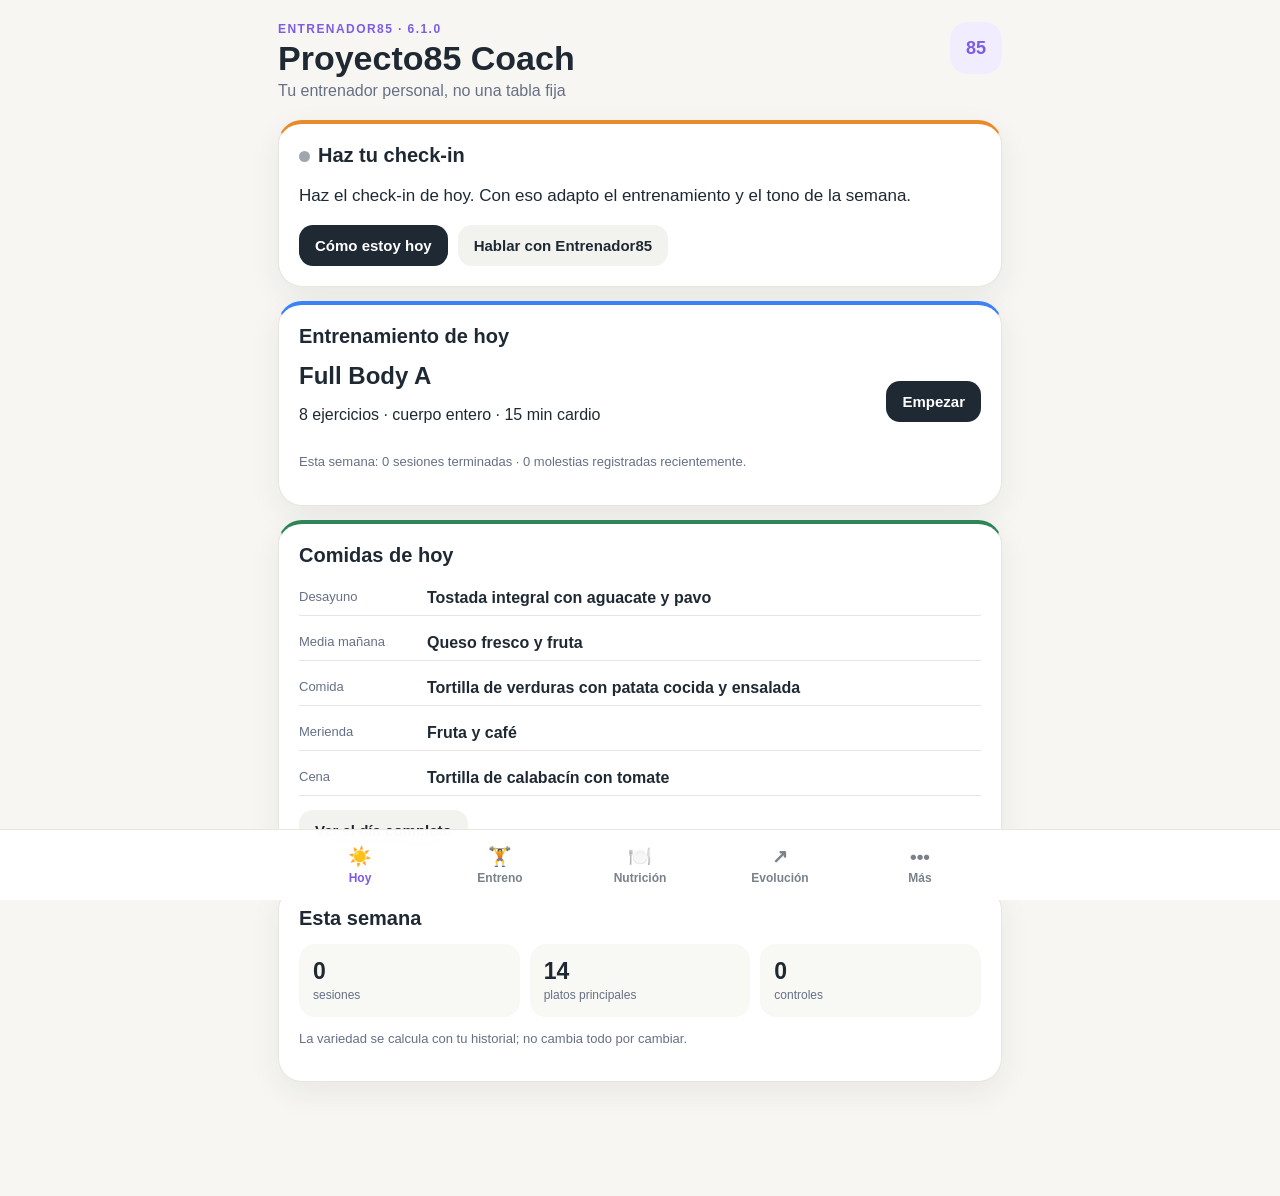
==== commit de1b209b: "Add files via upload" ====
--- a/index.html
+++ b/index.html
@@ -1 +1 @@
-<!doctype html><html lang="es"><head><meta charset="utf-8"><meta name="viewport" content="width=device-width,initial-scale=1,viewport-fit=cover"><meta name="theme-color" content="#f7f6f2"><meta name="apple-mobile-web-app-capable" content="yes"><meta name="apple-mobile-web-app-status-bar-style" content="default"><title>Proyecto85 Coach</title><link rel="manifest" href="manifest-v6.json"><link rel="stylesheet" href="styles-v6.css?v=600"></head><body><main id="app" class="app"></main><script src="data-v6.js?v=600"></script><script src="engine-v6.js?v=600"></script><script src="app-v6.js?v=600"></script></body></html>
+<!doctype html><html lang="es"><head><meta charset="utf-8"><meta name="viewport" content="width=device-width,initial-scale=1,viewport-fit=cover"><meta name="theme-color" content="#f7f6f2"><meta name="apple-mobile-web-app-capable" content="yes"><meta name="apple-mobile-web-app-status-bar-style" content="default"><title>Proyecto85 Coach</title><link rel="manifest" href="manifest-v6-1.json"><link rel="stylesheet" href="styles-v6-1.css?v=600"></head><body><main id="app" class="app"></main><script src="data-v6-1.js?v=600"></script><script src="engine-v6-1.js?v=600"></script><script src="app-v6-1.js?v=600"></script></body></html>
--- a/styles-v6-1.css
+++ b/styles-v6-1.css
@@ -0,0 +1,4 @@
+:root{--bg:#f7f6f2;--card:#fff;--ink:#1f2933;--muted:#667085;--line:#e8e6df;--blue:#3b82f6;--blue2:#eaf2ff;--green:#2f855a;--green2:#eaf8ef;--orange:#e98b2a;--orange2:#fff3e4;--purple:#7c5ce7;--purple2:#f1edff;--red:#c94c4c;--shadow:0 10px 32px rgba(31,41,51,.07)}*{box-sizing:border-box}html,body{margin:0;background:var(--bg);color:var(--ink);font-family:-apple-system,BlinkMacSystemFont,"SF Pro Display","Segoe UI",sans-serif}body{min-height:100vh}.app{max-width:760px;margin:auto;padding:calc(22px + env(safe-area-inset-top)) 18px calc(100px + env(safe-area-inset-bottom))}.topbar{display:flex;align-items:flex-start;justify-content:space-between;gap:16px;margin-bottom:20px}.topbar h1{font-size:34px;line-height:1.05;margin:5px 0 5px}.topbar p{margin:0;color:var(--muted)}.eyebrow{font-size:12px;font-weight:800;letter-spacing:.12em;color:var(--purple)}.avatar{border:0;width:52px;height:52px;border-radius:18px;background:var(--purple2);color:var(--purple);font-weight:900;font-size:18px}.card{background:var(--card);border:1px solid var(--line);border-radius:24px;padding:20px;margin:14px 0;box-shadow:var(--shadow)}.card h3{margin:0 0 14px;font-size:20px}.training-accent{border-top:4px solid var(--blue)}.food-accent{border-top:4px solid var(--green)}.coach-card{border-top:4px solid var(--orange)}.lead{font-size:17px;line-height:1.45}.mini{color:var(--muted);font-size:13px;line-height:1.4}.big{font-size:24px;font-weight:850}.btnrow{display:flex;gap:10px;flex-wrap:wrap;margin-top:14px}.btn{border:0;border-radius:14px;padding:12px 16px;font-weight:750;font-size:15px}.btn.primary{background:var(--ink);color:white}.btn.ghost{background:#f2f2ef;color:var(--ink)}.btn.danger,.danger{color:var(--red)!important}.block{width:100%}.split{display:flex;align-items:center;justify-content:space-between;gap:16px}.status-dot{display:inline-block;width:11px;height:11px;border-radius:50%;margin-right:8px}.status-dot.normal{background:#36a269}.status-dot.soft{background:#e5a129}.status-dot.recovery{background:#cf5a5a}.status-dot.unknown{background:#a0a6ad}.meal-mini{display:grid;gap:10px;margin-bottom:14px}.meal-mini div{display:grid;grid-template-columns:120px 1fr;gap:8px;padding:8px 0;border-bottom:1px solid var(--line)}.meal-mini span{color:var(--muted);font-size:13px}.stats3{display:grid;grid-template-columns:repeat(3,1fr);gap:10px}.stats3 div{background:#f8f8f5;border-radius:16px;padding:14px}.stats3 b{font-size:23px;display:block}.stats3 span{font-size:12px;color:var(--muted)}.bottom-nav{position:fixed;z-index:30;left:0;right:0;bottom:0;background:rgba(255,255,255,.96);backdrop-filter:blur(14px);border-top:1px solid var(--line);display:flex;justify-content:center;padding:8px 8px calc(8px + env(safe-area-inset-bottom))}.nav-btn{width:min(20%,140px);border:0;background:none;color:#79818b;font-size:12px;font-weight:650;padding:7px 2px}.nav-btn span{display:block;font-size:19px;margin-bottom:3px}.nav-btn.active{color:var(--purple)}.tabs{display:flex;gap:7px;overflow:auto;padding:2px 0 8px;scrollbar-width:none}.tab{white-space:nowrap;border:1px solid var(--line);background:white;border-radius:999px;padding:10px 14px;font-weight:700;color:var(--muted)}.tab.active{background:var(--ink);color:white;border-color:var(--ink)}.notice{padding:13px;border-radius:14px;background:#f4f4f1;margin-bottom:14px}.notice.normal{background:var(--green2)}.notice.soft{background:var(--orange2)}.notice.recovery{background:#fff0f0}.exercise-row,.history-row,.library-item{display:flex;align-items:center;gap:12px;padding:13px 0;border-bottom:1px solid var(--line)}.exercise-icon{width:34px;height:34px;display:grid;place-items:center;border-radius:11px;background:var(--blue2);color:var(--blue);font-weight:800}.grow{flex:1;min-width:0}.grow b,.grow span,.grow small,.history-row b,.history-row span,.library-item b,.library-item span{display:block}.grow span,.history-row span,.library-item span{font-size:13px;color:var(--muted);margin-top:2px}.grow small{font-size:12px;color:#4d5966;margin-top:4px}.mini-btn{border:1px solid var(--line);background:white;border-radius:10px;padding:8px 10px;font-weight:650}.cardio-box,.compact{display:flex;justify-content:space-between;gap:12px;padding:10px 0;border-bottom:1px solid var(--line)}.compact span{color:var(--muted)}.pill{background:#f3f3ef;border-radius:999px;padding:6px 9px;font-size:12px}.gym-grid{display:grid;grid-template-columns:1fr 1fr;gap:8px;margin:14px 0}.toggle{display:flex;align-items:center;gap:8px;padding:10px;border:1px solid var(--line);border-radius:12px;background:#fbfbf8}.meal-card{display:flex;justify-content:space-between;gap:16px;padding:16px 0;border-bottom:1px solid var(--line)}.meal-card h4{font-size:17px;margin:4px 0}.meal-card p{font-size:13px;color:var(--muted);margin:0}.meal-type{font-size:11px;color:var(--green);font-weight:900;letter-spacing:.08em;text-transform:uppercase}.meal-actions{display:flex;gap:7px;align-items:flex-start;flex-wrap:wrap;justify-content:flex-end}.grid2{display:grid;grid-template-columns:1fr 1fr;gap:10px}.input{width:100%;border:1px solid #d9d9d3;border-radius:12px;padding:11px;background:white;font:inherit;margin:5px 0 10px}.library-list{margin-top:12px}.prep-item{padding:12px 0;border-bottom:1px solid var(--line)}.prep-item b,.prep-item span,.prep-item small{display:block}.prep-item span,.prep-item small{color:var(--muted);margin-top:3px}.shop-row{display:grid;grid-template-columns:auto 1fr auto;gap:10px;align-items:center;padding:11px 0;border-bottom:1px solid var(--line)}.range-row{display:grid;grid-template-columns:120px 1fr 28px;gap:8px;align-items:center;margin:13px 0}.modal-back{position:fixed;z-index:100;inset:0;background:rgba(20,25,32,.36);display:flex;align-items:flex-end;justify-content:center}.modal{position:relative;background:white;width:min(760px,100%);max-height:90vh;overflow:auto;border-radius:28px 28px 0 0;padding:24px 20px calc(28px + env(safe-area-inset-bottom));box-shadow:0 -20px 60px rgba(0,0,0,.14)}.modal h2{font-size:26px;margin:3px 40px 10px 0}.modal h3{margin:20px 0 8px}.modal-x{position:absolute;right:14px;top:12px;border:0;background:#f1f1ed;border-radius:50%;width:36px;height:36px;font-size:24px}.alt-choice{display:block;width:100%;text-align:left;border:1px solid var(--line);background:white;border-radius:16px;padding:14px;margin:9px 0}.alt-choice b,.alt-choice span{display:block}.alt-choice span{color:var(--muted);margin-top:4px}.session-ex{padding:14px 0;border-bottom:1px solid var(--line)}.session-ex>div:first-child b,.session-ex>div:first-child span{display:block}.session-ex span{color:var(--muted);font-size:13px}.set-grid{display:grid;grid-template-columns:1fr 1fr;gap:8px;margin-top:8px}.set-grid .input{margin:0}.modal ol{padding-left:22px}.modal li{margin:8px 0;line-height:1.4}code{background:#f3f3ef;padding:2px 5px;border-radius:6px}@media(max-width:560px){.app{padding-left:14px;padding-right:14px}.topbar h1{font-size:31px}.split,.meal-card{align-items:flex-start}.meal-card{display:block}.meal-actions{justify-content:flex-start;margin-top:10px}.grid2{grid-template-columns:1fr}.gym-grid{grid-template-columns:1fr 1fr}.meal-mini div{grid-template-columns:100px 1fr}.btn{padding:11px 13px}.stats3{gap:7px}.stats3 div{padding:11px}.stats3 b{font-size:20px}}
+
+/* 6.1 entrenamiento activo persistente */
+.session-head,.session-ex-title{display:flex;justify-content:space-between;gap:12px;align-items:flex-start}.session-ex-title>div{display:flex;flex-direction:column;gap:3px}.session-ex-title small{opacity:.72}.set-grid-v61{display:flex;flex-direction:column;gap:8px;margin-top:12px}.set-line{display:grid;grid-template-columns:28px minmax(74px,1fr) minmax(74px,1fr) 42px;gap:8px;align-items:center}.set-num{font-weight:800;text-align:center}.done-set{display:flex;align-items:center;justify-content:center;min-height:44px;border:1px solid var(--line);border-radius:12px;background:var(--surface)}.done-set input{width:20px;height:20px}.compact-actions{margin-top:8px}.compact-actions .mini-btn:disabled{opacity:.35}.session-input{min-width:0}.modal{overscroll-behavior:contain}.notice.recovery{border-left:4px solid #d97706}.notice.soft{border-left:4px solid #f59e0b}.notice.normal{border-left:4px solid #2563eb}
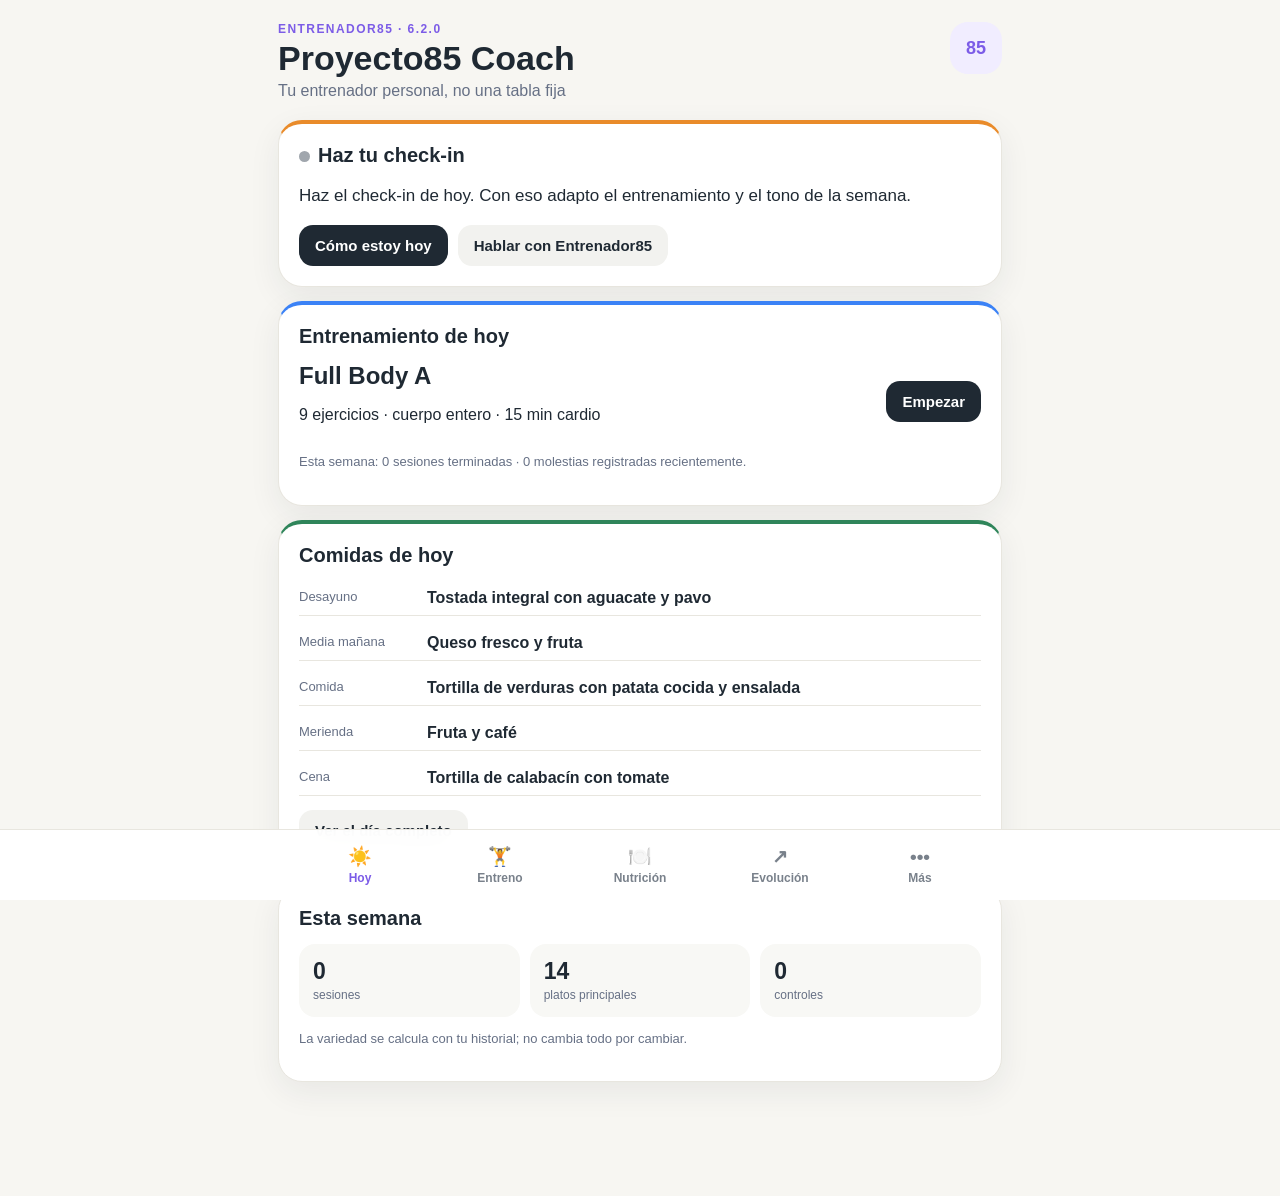
==== commit 6f8ae370: "Add files via upload" ====
--- a/index.html
+++ b/index.html
@@ -1 +1 @@
-<!doctype html><html lang="es"><head><meta charset="utf-8"><meta name="viewport" content="width=device-width,initial-scale=1,viewport-fit=cover"><meta name="theme-color" content="#f7f6f2"><meta name="apple-mobile-web-app-capable" content="yes"><meta name="apple-mobile-web-app-status-bar-style" content="default"><title>Proyecto85 Coach</title><link rel="manifest" href="manifest-v6-1.json"><link rel="stylesheet" href="styles-v6-1.css?v=600"></head><body><main id="app" class="app"></main><script src="data-v6-1.js?v=600"></script><script src="engine-v6-1.js?v=600"></script><script src="app-v6-1.js?v=600"></script></body></html>
+<!doctype html><html lang="es"><head><meta charset="utf-8"><meta name="viewport" content="width=device-width,initial-scale=1,viewport-fit=cover"><meta name="theme-color" content="#f7f6f2"><meta name="apple-mobile-web-app-capable" content="yes"><meta name="apple-mobile-web-app-status-bar-style" content="default"><title>Proyecto85 Coach</title><link rel="manifest" href="manifest-v6-2.json"><link rel="stylesheet" href="styles-v6-2.css?v=620"></head><body><main id="app" class="app"></main><script src="data-v6-2.js?v=620"></script><script src="engine-v6-2.js?v=620"></script><script src="app-v6-2.js?v=620"></script></body></html>
--- a/styles-v6-2.css
+++ b/styles-v6-2.css
@@ -0,0 +1,4 @@
+:root{--bg:#f7f6f2;--card:#fff;--ink:#1f2933;--muted:#667085;--line:#e8e6df;--blue:#3b82f6;--blue2:#eaf2ff;--green:#2f855a;--green2:#eaf8ef;--orange:#e98b2a;--orange2:#fff3e4;--purple:#7c5ce7;--purple2:#f1edff;--red:#c94c4c;--shadow:0 10px 32px rgba(31,41,51,.07)}*{box-sizing:border-box}html,body{margin:0;background:var(--bg);color:var(--ink);font-family:-apple-system,BlinkMacSystemFont,"SF Pro Display","Segoe UI",sans-serif}body{min-height:100vh}.app{max-width:760px;margin:auto;padding:calc(22px + env(safe-area-inset-top)) 18px calc(100px + env(safe-area-inset-bottom))}.topbar{display:flex;align-items:flex-start;justify-content:space-between;gap:16px;margin-bottom:20px}.topbar h1{font-size:34px;line-height:1.05;margin:5px 0 5px}.topbar p{margin:0;color:var(--muted)}.eyebrow{font-size:12px;font-weight:800;letter-spacing:.12em;color:var(--purple)}.avatar{border:0;width:52px;height:52px;border-radius:18px;background:var(--purple2);color:var(--purple);font-weight:900;font-size:18px}.card{background:var(--card);border:1px solid var(--line);border-radius:24px;padding:20px;margin:14px 0;box-shadow:var(--shadow)}.card h3{margin:0 0 14px;font-size:20px}.training-accent{border-top:4px solid var(--blue)}.food-accent{border-top:4px solid var(--green)}.coach-card{border-top:4px solid var(--orange)}.lead{font-size:17px;line-height:1.45}.mini{color:var(--muted);font-size:13px;line-height:1.4}.big{font-size:24px;font-weight:850}.btnrow{display:flex;gap:10px;flex-wrap:wrap;margin-top:14px}.btn{border:0;border-radius:14px;padding:12px 16px;font-weight:750;font-size:15px}.btn.primary{background:var(--ink);color:white}.btn.ghost{background:#f2f2ef;color:var(--ink)}.btn.danger,.danger{color:var(--red)!important}.block{width:100%}.split{display:flex;align-items:center;justify-content:space-between;gap:16px}.status-dot{display:inline-block;width:11px;height:11px;border-radius:50%;margin-right:8px}.status-dot.normal{background:#36a269}.status-dot.soft{background:#e5a129}.status-dot.recovery{background:#cf5a5a}.status-dot.unknown{background:#a0a6ad}.meal-mini{display:grid;gap:10px;margin-bottom:14px}.meal-mini div{display:grid;grid-template-columns:120px 1fr;gap:8px;padding:8px 0;border-bottom:1px solid var(--line)}.meal-mini span{color:var(--muted);font-size:13px}.stats3{display:grid;grid-template-columns:repeat(3,1fr);gap:10px}.stats3 div{background:#f8f8f5;border-radius:16px;padding:14px}.stats3 b{font-size:23px;display:block}.stats3 span{font-size:12px;color:var(--muted)}.bottom-nav{position:fixed;z-index:30;left:0;right:0;bottom:0;background:rgba(255,255,255,.96);backdrop-filter:blur(14px);border-top:1px solid var(--line);display:flex;justify-content:center;padding:8px 8px calc(8px + env(safe-area-inset-bottom))}.nav-btn{width:min(20%,140px);border:0;background:none;color:#79818b;font-size:12px;font-weight:650;padding:7px 2px}.nav-btn span{display:block;font-size:19px;margin-bottom:3px}.nav-btn.active{color:var(--purple)}.tabs{display:flex;gap:7px;overflow:auto;padding:2px 0 8px;scrollbar-width:none}.tab{white-space:nowrap;border:1px solid var(--line);background:white;border-radius:999px;padding:10px 14px;font-weight:700;color:var(--muted)}.tab.active{background:var(--ink);color:white;border-color:var(--ink)}.notice{padding:13px;border-radius:14px;background:#f4f4f1;margin-bottom:14px}.notice.normal{background:var(--green2)}.notice.soft{background:var(--orange2)}.notice.recovery{background:#fff0f0}.exercise-row,.history-row,.library-item{display:flex;align-items:center;gap:12px;padding:13px 0;border-bottom:1px solid var(--line)}.exercise-icon{width:34px;height:34px;display:grid;place-items:center;border-radius:11px;background:var(--blue2);color:var(--blue);font-weight:800}.grow{flex:1;min-width:0}.grow b,.grow span,.grow small,.history-row b,.history-row span,.library-item b,.library-item span{display:block}.grow span,.history-row span,.library-item span{font-size:13px;color:var(--muted);margin-top:2px}.grow small{font-size:12px;color:#4d5966;margin-top:4px}.mini-btn{border:1px solid var(--line);background:white;border-radius:10px;padding:8px 10px;font-weight:650}.cardio-box,.compact{display:flex;justify-content:space-between;gap:12px;padding:10px 0;border-bottom:1px solid var(--line)}.compact span{color:var(--muted)}.pill{background:#f3f3ef;border-radius:999px;padding:6px 9px;font-size:12px}.gym-grid{display:grid;grid-template-columns:1fr 1fr;gap:8px;margin:14px 0}.toggle{display:flex;align-items:center;gap:8px;padding:10px;border:1px solid var(--line);border-radius:12px;background:#fbfbf8}.meal-card{display:flex;justify-content:space-between;gap:16px;padding:16px 0;border-bottom:1px solid var(--line)}.meal-card h4{font-size:17px;margin:4px 0}.meal-card p{font-size:13px;color:var(--muted);margin:0}.meal-type{font-size:11px;color:var(--green);font-weight:900;letter-spacing:.08em;text-transform:uppercase}.meal-actions{display:flex;gap:7px;align-items:flex-start;flex-wrap:wrap;justify-content:flex-end}.grid2{display:grid;grid-template-columns:1fr 1fr;gap:10px}.input{width:100%;border:1px solid #d9d9d3;border-radius:12px;padding:11px;background:white;font:inherit;margin:5px 0 10px}.library-list{margin-top:12px}.prep-item{padding:12px 0;border-bottom:1px solid var(--line)}.prep-item b,.prep-item span,.prep-item small{display:block}.prep-item span,.prep-item small{color:var(--muted);margin-top:3px}.shop-row{display:grid;grid-template-columns:auto 1fr auto;gap:10px;align-items:center;padding:11px 0;border-bottom:1px solid var(--line)}.range-row{display:grid;grid-template-columns:120px 1fr 28px;gap:8px;align-items:center;margin:13px 0}.modal-back{position:fixed;z-index:100;inset:0;background:rgba(20,25,32,.36);display:flex;align-items:flex-end;justify-content:center}.modal{position:relative;background:white;width:min(760px,100%);max-height:90vh;overflow:auto;border-radius:28px 28px 0 0;padding:24px 20px calc(28px + env(safe-area-inset-bottom));box-shadow:0 -20px 60px rgba(0,0,0,.14)}.modal h2{font-size:26px;margin:3px 40px 10px 0}.modal h3{margin:20px 0 8px}.modal-x{position:absolute;right:14px;top:12px;border:0;background:#f1f1ed;border-radius:50%;width:36px;height:36px;font-size:24px}.alt-choice{display:block;width:100%;text-align:left;border:1px solid var(--line);background:white;border-radius:16px;padding:14px;margin:9px 0}.alt-choice b,.alt-choice span{display:block}.alt-choice span{color:var(--muted);margin-top:4px}.session-ex{padding:14px 0;border-bottom:1px solid var(--line)}.session-ex>div:first-child b,.session-ex>div:first-child span{display:block}.session-ex span{color:var(--muted);font-size:13px}.set-grid{display:grid;grid-template-columns:1fr 1fr;gap:8px;margin-top:8px}.set-grid .input{margin:0}.modal ol{padding-left:22px}.modal li{margin:8px 0;line-height:1.4}code{background:#f3f3ef;padding:2px 5px;border-radius:6px}@media(max-width:560px){.app{padding-left:14px;padding-right:14px}.topbar h1{font-size:31px}.split,.meal-card{align-items:flex-start}.meal-card{display:block}.meal-actions{justify-content:flex-start;margin-top:10px}.grid2{grid-template-columns:1fr}.gym-grid{grid-template-columns:1fr 1fr}.meal-mini div{grid-template-columns:100px 1fr}.btn{padding:11px 13px}.stats3{gap:7px}.stats3 div{padding:11px}.stats3 b{font-size:20px}}
+
+/* 6.1 entrenamiento activo persistente */
+.session-head,.session-ex-title{display:flex;justify-content:space-between;gap:12px;align-items:flex-start}.session-ex-title>div{display:flex;flex-direction:column;gap:3px}.session-ex-title small{opacity:.72}.set-grid-v61{display:flex;flex-direction:column;gap:8px;margin-top:12px}.set-line{display:grid;grid-template-columns:28px minmax(74px,1fr) minmax(74px,1fr) 42px;gap:8px;align-items:center}.set-num{font-weight:800;text-align:center}.done-set{display:flex;align-items:center;justify-content:center;min-height:44px;border:1px solid var(--line);border-radius:12px;background:var(--surface)}.done-set input{width:20px;height:20px}.compact-actions{margin-top:8px}.compact-actions .mini-btn:disabled{opacity:.35}.session-input{min-width:0}.modal{overscroll-behavior:contain}.notice.recovery{border-left:4px solid #d97706}.notice.soft{border-left:4px solid #f59e0b}.notice.normal{border-left:4px solid #2563eb}
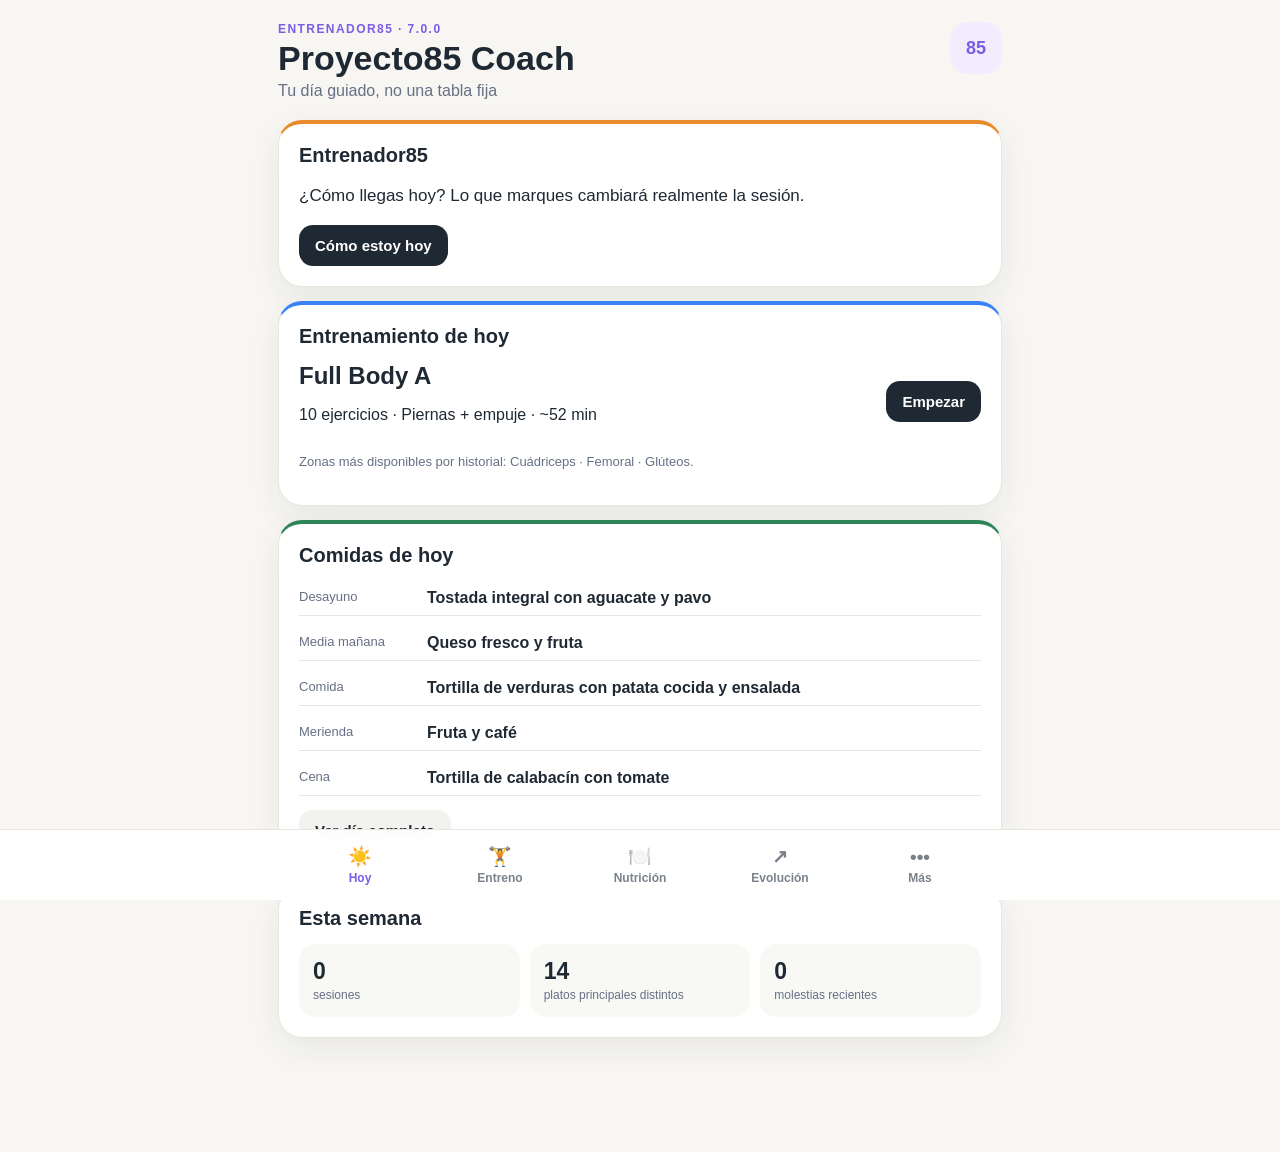
==== commit 789dd45d: "Add files via upload" ====
--- a/index.html
+++ b/index.html
@@ -1 +1 @@
-<!doctype html><html lang="es"><head><meta charset="utf-8"><meta name="viewport" content="width=device-width,initial-scale=1,viewport-fit=cover"><meta name="theme-color" content="#f7f6f2"><meta name="apple-mobile-web-app-capable" content="yes"><meta name="apple-mobile-web-app-status-bar-style" content="default"><title>Proyecto85 Coach</title><link rel="manifest" href="manifest-v6-2.json"><link rel="stylesheet" href="styles-v6-2.css?v=620"></head><body><main id="app" class="app"></main><script src="data-v6-2.js?v=620"></script><script src="engine-v6-2.js?v=620"></script><script src="app-v6-2.js?v=620"></script></body></html>
+<!doctype html><html lang="es"><head><meta charset="utf-8"><meta name="viewport" content="width=device-width,initial-scale=1,viewport-fit=cover"><meta name="theme-color" content="#f7f6f2"><meta name="apple-mobile-web-app-capable" content="yes"><meta name="apple-mobile-web-app-status-bar-style" content="default"><title>Proyecto85 Coach 7.0</title><link rel="manifest" href="manifest-v7.json"><link rel="stylesheet" href="styles-v7.css?v=700"></head><body><main id="app" class="app"></main><script src="data-v7.js?v=700"></script><script src="engine-v7.js?v=700"></script><script src="app-v7.js?v=700"></script></body></html>
--- a/styles-v7.css
+++ b/styles-v7.css
@@ -0,0 +1,15 @@
+:root{--bg:#f7f6f2;--card:#fff;--ink:#1f2933;--muted:#667085;--line:#e8e6df;--blue:#3b82f6;--blue2:#eaf2ff;--green:#2f855a;--green2:#eaf8ef;--orange:#e98b2a;--orange2:#fff3e4;--purple:#7c5ce7;--purple2:#f1edff;--red:#c94c4c;--shadow:0 10px 32px rgba(31,41,51,.07)}*{box-sizing:border-box}html,body{margin:0;background:var(--bg);color:var(--ink);font-family:-apple-system,BlinkMacSystemFont,"SF Pro Display","Segoe UI",sans-serif}body{min-height:100vh}.app{max-width:760px;margin:auto;padding:calc(22px + env(safe-area-inset-top)) 18px calc(100px + env(safe-area-inset-bottom))}.topbar{display:flex;align-items:flex-start;justify-content:space-between;gap:16px;margin-bottom:20px}.topbar h1{font-size:34px;line-height:1.05;margin:5px 0 5px}.topbar p{margin:0;color:var(--muted)}.eyebrow{font-size:12px;font-weight:800;letter-spacing:.12em;color:var(--purple)}.avatar{border:0;width:52px;height:52px;border-radius:18px;background:var(--purple2);color:var(--purple);font-weight:900;font-size:18px}.card{background:var(--card);border:1px solid var(--line);border-radius:24px;padding:20px;margin:14px 0;box-shadow:var(--shadow)}.card h3{margin:0 0 14px;font-size:20px}.training-accent{border-top:4px solid var(--blue)}.food-accent{border-top:4px solid var(--green)}.coach-card{border-top:4px solid var(--orange)}.lead{font-size:17px;line-height:1.45}.mini{color:var(--muted);font-size:13px;line-height:1.4}.big{font-size:24px;font-weight:850}.btnrow{display:flex;gap:10px;flex-wrap:wrap;margin-top:14px}.btn{border:0;border-radius:14px;padding:12px 16px;font-weight:750;font-size:15px}.btn.primary{background:var(--ink);color:white}.btn.ghost{background:#f2f2ef;color:var(--ink)}.btn.danger,.danger{color:var(--red)!important}.block{width:100%}.split{display:flex;align-items:center;justify-content:space-between;gap:16px}.status-dot{display:inline-block;width:11px;height:11px;border-radius:50%;margin-right:8px}.status-dot.normal{background:#36a269}.status-dot.soft{background:#e5a129}.status-dot.recovery{background:#cf5a5a}.status-dot.unknown{background:#a0a6ad}.meal-mini{display:grid;gap:10px;margin-bottom:14px}.meal-mini div{display:grid;grid-template-columns:120px 1fr;gap:8px;padding:8px 0;border-bottom:1px solid var(--line)}.meal-mini span{color:var(--muted);font-size:13px}.stats3{display:grid;grid-template-columns:repeat(3,1fr);gap:10px}.stats3 div{background:#f8f8f5;border-radius:16px;padding:14px}.stats3 b{font-size:23px;display:block}.stats3 span{font-size:12px;color:var(--muted)}.bottom-nav{position:fixed;z-index:30;left:0;right:0;bottom:0;background:rgba(255,255,255,.96);backdrop-filter:blur(14px);border-top:1px solid var(--line);display:flex;justify-content:center;padding:8px 8px calc(8px + env(safe-area-inset-bottom))}.nav-btn{width:min(20%,140px);border:0;background:none;color:#79818b;font-size:12px;font-weight:650;padding:7px 2px}.nav-btn span{display:block;font-size:19px;margin-bottom:3px}.nav-btn.active{color:var(--purple)}.tabs{display:flex;gap:7px;overflow:auto;padding:2px 0 8px;scrollbar-width:none}.tab{white-space:nowrap;border:1px solid var(--line);background:white;border-radius:999px;padding:10px 14px;font-weight:700;color:var(--muted)}.tab.active{background:var(--ink);color:white;border-color:var(--ink)}.notice{padding:13px;border-radius:14px;background:#f4f4f1;margin-bottom:14px}.notice.normal{background:var(--green2)}.notice.soft{background:var(--orange2)}.notice.recovery{background:#fff0f0}.exercise-row,.history-row,.library-item{display:flex;align-items:center;gap:12px;padding:13px 0;border-bottom:1px solid var(--line)}.exercise-icon{width:34px;height:34px;display:grid;place-items:center;border-radius:11px;background:var(--blue2);color:var(--blue);font-weight:800}.grow{flex:1;min-width:0}.grow b,.grow span,.grow small,.history-row b,.history-row span,.library-item b,.library-item span{display:block}.grow span,.history-row span,.library-item span{font-size:13px;color:var(--muted);margin-top:2px}.grow small{font-size:12px;color:#4d5966;margin-top:4px}.mini-btn{border:1px solid var(--line);background:white;border-radius:10px;padding:8px 10px;font-weight:650}.cardio-box,.compact{display:flex;justify-content:space-between;gap:12px;padding:10px 0;border-bottom:1px solid var(--line)}.compact span{color:var(--muted)}.pill{background:#f3f3ef;border-radius:999px;padding:6px 9px;font-size:12px}.gym-grid{display:grid;grid-template-columns:1fr 1fr;gap:8px;margin:14px 0}.toggle{display:flex;align-items:center;gap:8px;padding:10px;border:1px solid var(--line);border-radius:12px;background:#fbfbf8}.meal-card{display:flex;justify-content:space-between;gap:16px;padding:16px 0;border-bottom:1px solid var(--line)}.meal-card h4{font-size:17px;margin:4px 0}.meal-card p{font-size:13px;color:var(--muted);margin:0}.meal-type{font-size:11px;color:var(--green);font-weight:900;letter-spacing:.08em;text-transform:uppercase}.meal-actions{display:flex;gap:7px;align-items:flex-start;flex-wrap:wrap;justify-content:flex-end}.grid2{display:grid;grid-template-columns:1fr 1fr;gap:10px}.input{width:100%;border:1px solid #d9d9d3;border-radius:12px;padding:11px;background:white;font:inherit;margin:5px 0 10px}.library-list{margin-top:12px}.prep-item{padding:12px 0;border-bottom:1px solid var(--line)}.prep-item b,.prep-item span,.prep-item small{display:block}.prep-item span,.prep-item small{color:var(--muted);margin-top:3px}.shop-row{display:grid;grid-template-columns:auto 1fr auto;gap:10px;align-items:center;padding:11px 0;border-bottom:1px solid var(--line)}.range-row{display:grid;grid-template-columns:120px 1fr 28px;gap:8px;align-items:center;margin:13px 0}.modal-back{position:fixed;z-index:100;inset:0;background:rgba(20,25,32,.36);display:flex;align-items:flex-end;justify-content:center}.modal{position:relative;background:white;width:min(760px,100%);max-height:90vh;overflow:auto;border-radius:28px 28px 0 0;padding:24px 20px calc(28px + env(safe-area-inset-bottom));box-shadow:0 -20px 60px rgba(0,0,0,.14)}.modal h2{font-size:26px;margin:3px 40px 10px 0}.modal h3{margin:20px 0 8px}.modal-x{position:absolute;right:14px;top:12px;border:0;background:#f1f1ed;border-radius:50%;width:36px;height:36px;font-size:24px}.alt-choice{display:block;width:100%;text-align:left;border:1px solid var(--line);background:white;border-radius:16px;padding:14px;margin:9px 0}.alt-choice b,.alt-choice span{display:block}.alt-choice span{color:var(--muted);margin-top:4px}.session-ex{padding:14px 0;border-bottom:1px solid var(--line)}.session-ex>div:first-child b,.session-ex>div:first-child span{display:block}.session-ex span{color:var(--muted);font-size:13px}.set-grid{display:grid;grid-template-columns:1fr 1fr;gap:8px;margin-top:8px}.set-grid .input{margin:0}.modal ol{padding-left:22px}.modal li{margin:8px 0;line-height:1.4}code{background:#f3f3ef;padding:2px 5px;border-radius:6px}@media(max-width:560px){.app{padding-left:14px;padding-right:14px}.topbar h1{font-size:31px}.split,.meal-card{align-items:flex-start}.meal-card{display:block}.meal-actions{justify-content:flex-start;margin-top:10px}.grid2{grid-template-columns:1fr}.gym-grid{grid-template-columns:1fr 1fr}.meal-mini div{grid-template-columns:100px 1fr}.btn{padding:11px 13px}.stats3{gap:7px}.stats3 div{padding:11px}.stats3 b{font-size:20px}}
+
+/* 6.1 entrenamiento activo persistente */
+.session-head,.session-ex-title{display:flex;justify-content:space-between;gap:12px;align-items:flex-start}.session-ex-title>div{display:flex;flex-direction:column;gap:3px}.session-ex-title small{opacity:.72}.set-grid-v61{display:flex;flex-direction:column;gap:8px;margin-top:12px}.set-line{display:grid;grid-template-columns:28px minmax(74px,1fr) minmax(74px,1fr) 42px;gap:8px;align-items:center}.set-num{font-weight:800;text-align:center}.done-set{display:flex;align-items:center;justify-content:center;min-height:44px;border:1px solid var(--line);border-radius:12px;background:var(--surface)}.done-set input{width:20px;height:20px}.compact-actions{margin-top:8px}.compact-actions .mini-btn:disabled{opacity:.35}.session-input{min-width:0}.modal{overscroll-behavior:contain}.notice.recovery{border-left:4px solid #d97706}.notice.soft{border-left:4px solid #f59e0b}.notice.normal{border-left:4px solid #2563eb}
+
+/* Proyecto85 Coach 7.0 */
+:root{--surface:#fff;--blue-soft:#edf5ff;--orange-soft:#fff5e8;--green-soft:#eef9f2}
+.session-summary{display:flex;gap:8px;flex-wrap:wrap;margin:10px 0 16px}.session-summary span{background:#f6f7f8;border:1px solid var(--line);border-radius:999px;padding:7px 10px;font-size:12px;color:var(--muted)}
+.muscle-grid{display:grid;grid-template-columns:repeat(2,1fr);gap:10px}.muscle{border:1px solid var(--line);border-radius:16px;padding:13px;background:#fafaf8}.muscle b,.muscle span,.muscle small{display:block}.muscle span{font-size:12px;margin-top:4px}.muscle small{color:var(--muted);font-size:11px;margin-top:4px}.muscle.alta{background:#fff0f0}.muscle.media{background:var(--orange-soft)}.muscle.disponible{background:var(--green-soft)}
+.intent-grid{display:grid;grid-template-columns:1fr 1fr;gap:8px;margin:12px 0}.intent input{display:none}.intent span{display:block;border:1px solid var(--line);border-radius:14px;padding:11px;text-align:center;font-weight:700;background:#fff}.intent input:checked+span{background:var(--purple2);border-color:#cfc5ff;color:#5f46c8}
+.quick-questions{display:grid;gap:8px;margin:12px 0}.quick-questions .alt-choice{margin:0}
+.inline-actions{display:flex;gap:6px}.session-modal{padding-bottom:calc(34px + env(safe-area-inset-bottom))}.session-ex{scroll-margin-top:8px}.set-head,.set-line-v7{display:grid;grid-template-columns:38px 82px minmax(62px,1fr) minmax(62px,1fr) 46px;gap:7px;align-items:center}.set-head{margin-top:12px;color:var(--muted);font-size:11px;font-weight:700}.set-line-v7{margin-top:7px}.set-line-v7 .input{margin:0;min-width:0;padding:10px 8px}.prev-set{font-size:12px;color:var(--muted);text-align:center}.set-done{width:42px;height:42px;border-radius:12px;border:1px solid var(--line);background:#fff;font-size:20px;font-weight:900}.set-done.done{background:var(--green2);border-color:#bfe1ca;color:var(--green)}
+.rest-timer{display:flex;align-items:center;gap:8px;flex-wrap:wrap;background:#f7f7f4;border:1px solid var(--line);border-radius:14px;padding:10px 12px;margin:10px 0}.rest-timer span{font-weight:800}.rest-timer b{margin-left:auto;min-width:46px;text-align:right}.modal-back.locked{background:rgba(20,25,32,.42)}.modal-back.locked .modal{max-height:94vh}
+@media(max-width:560px){.set-head,.set-line-v7{grid-template-columns:28px 64px minmax(52px,1fr) minmax(52px,1fr) 42px;gap:5px}.set-head{font-size:10px}.prev-set{font-size:11px}.set-line-v7 .input{padding:9px 6px}.muscle-grid{grid-template-columns:1fr 1fr}.inline-actions{flex-direction:column}.session-ex-title>div{padding-right:4px}}
+.meal-done{background:var(--green2);border-color:#bfe1ca;color:var(--green)}
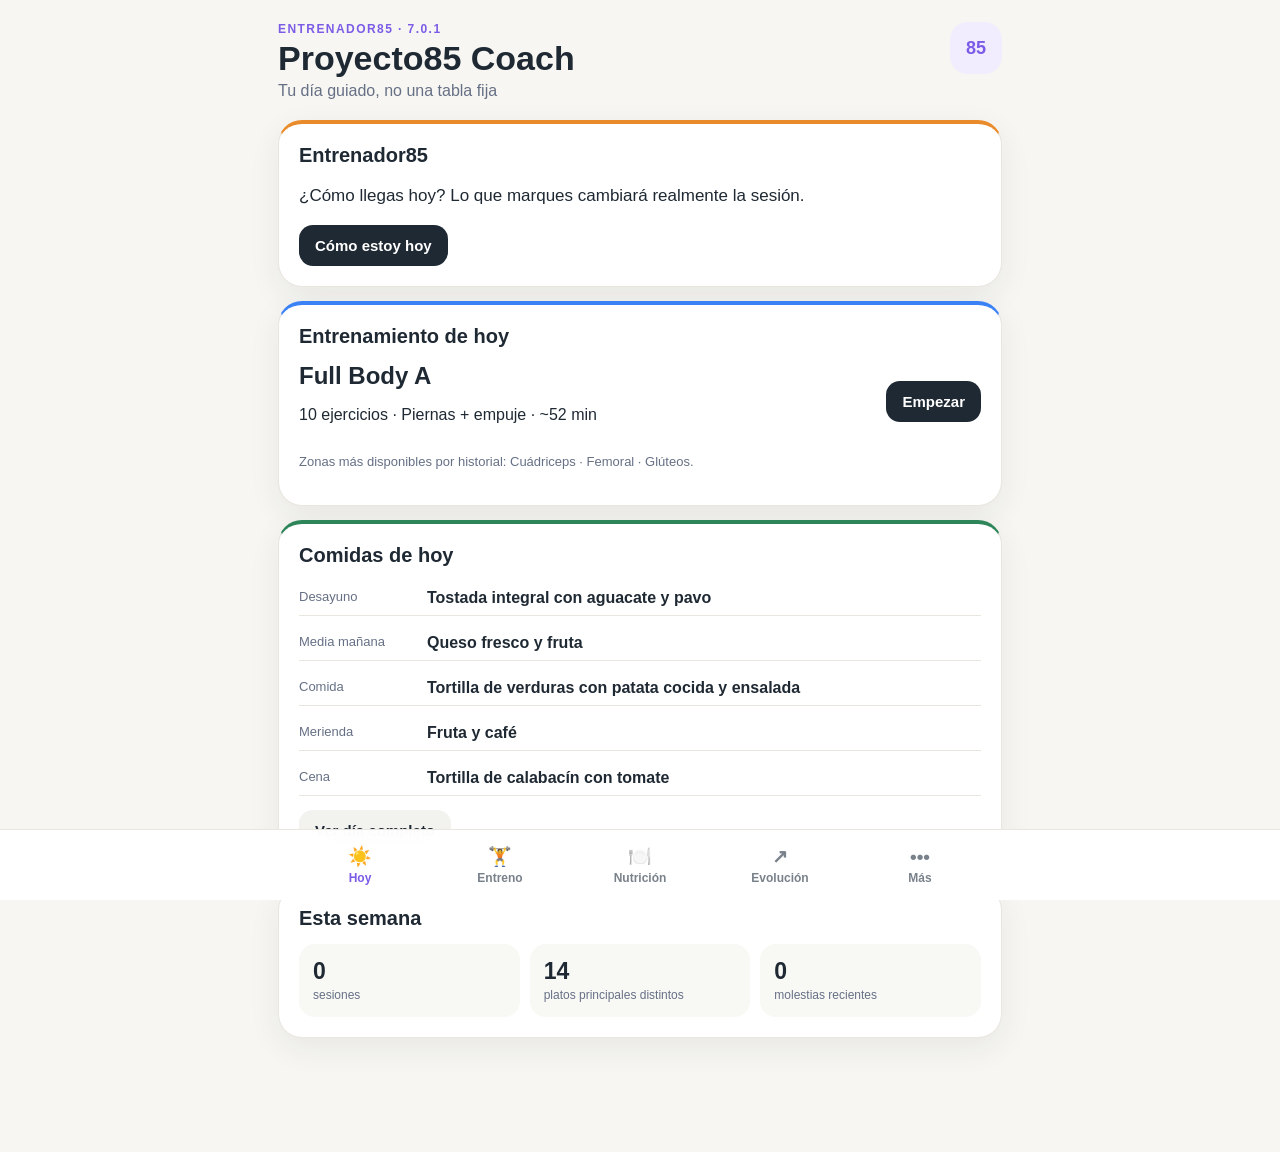
==== commit 20f72169: "Add files via upload" ====
--- a/index.html
+++ b/index.html
@@ -1 +1,23 @@
-<!doctype html><html lang="es"><head><meta charset="utf-8"><meta name="viewport" content="width=device-width,initial-scale=1,viewport-fit=cover"><meta name="theme-color" content="#f7f6f2"><meta name="apple-mobile-web-app-capable" content="yes"><meta name="apple-mobile-web-app-status-bar-style" content="default"><title>Proyecto85 Coach 7.0</title><link rel="manifest" href="manifest-v7.json"><link rel="stylesheet" href="styles-v7.css?v=700"></head><body><main id="app" class="app"></main><script src="data-v7.js?v=700"></script><script src="engine-v7.js?v=700"></script><script src="app-v7.js?v=700"></script></body></html>
+<!doctype html>
+<html lang="es">
+<head>
+<meta charset="utf-8">
+<meta name="viewport" content="width=device-width,initial-scale=1,viewport-fit=cover">
+<meta name="theme-color" content="#f7f6f2">
+<meta name="apple-mobile-web-app-capable" content="yes">
+<meta name="apple-mobile-web-app-status-bar-style" content="default">
+<title>Proyecto85 Coach 7.0.1</title>
+<link rel="manifest" href="manifest-v7-0-1.json?v=701">
+<link rel="stylesheet" href="styles-v7-0-1.css?v=701">
+<style>#boot{font-family:-apple-system,BlinkMacSystemFont,"Segoe UI",sans-serif;padding:max(72px,calc(34px + env(safe-area-inset-top))) 24px;color:#1d2633}#boot b{font-size:24px}#boot p{color:#687386;line-height:1.45}</style>
+</head>
+<body>
+<main id="app" class="app"><div id="boot"><b>Proyecto85 Coach</b><p>Iniciando Entrenador85…</p></div></main>
+<script>
+window.addEventListener('error',function(e){var a=document.getElementById('app');if(a&&(!a.innerText||a.innerText.includes('Iniciando Entrenador85'))){a.innerHTML='<div id="boot"><b>No se ha podido iniciar Proyecto85</b><p>Tus datos no se han borrado. Cierra y vuelve a abrir la aplicación. Si continúa, envía una captura de esta pantalla.</p><p style="font-size:12px">'+String(e.message||'Error de inicio').replace(/[<>&]/g,'')+'</p></div>'}});
+</script>
+<script src="data-v7-0-1.js?v=701"></script>
+<script src="engine-v7-0-1.js?v=701"></script>
+<script src="app-v7-0-1.js?v=701"></script>
+</body>
+</html>
--- a/styles-v7-0-1.css
+++ b/styles-v7-0-1.css
@@ -0,0 +1,15 @@
+:root{--bg:#f7f6f2;--card:#fff;--ink:#1f2933;--muted:#667085;--line:#e8e6df;--blue:#3b82f6;--blue2:#eaf2ff;--green:#2f855a;--green2:#eaf8ef;--orange:#e98b2a;--orange2:#fff3e4;--purple:#7c5ce7;--purple2:#f1edff;--red:#c94c4c;--shadow:0 10px 32px rgba(31,41,51,.07)}*{box-sizing:border-box}html,body{margin:0;background:var(--bg);color:var(--ink);font-family:-apple-system,BlinkMacSystemFont,"SF Pro Display","Segoe UI",sans-serif}body{min-height:100vh}.app{max-width:760px;margin:auto;padding:calc(22px + env(safe-area-inset-top)) 18px calc(100px + env(safe-area-inset-bottom))}.topbar{display:flex;align-items:flex-start;justify-content:space-between;gap:16px;margin-bottom:20px}.topbar h1{font-size:34px;line-height:1.05;margin:5px 0 5px}.topbar p{margin:0;color:var(--muted)}.eyebrow{font-size:12px;font-weight:800;letter-spacing:.12em;color:var(--purple)}.avatar{border:0;width:52px;height:52px;border-radius:18px;background:var(--purple2);color:var(--purple);font-weight:900;font-size:18px}.card{background:var(--card);border:1px solid var(--line);border-radius:24px;padding:20px;margin:14px 0;box-shadow:var(--shadow)}.card h3{margin:0 0 14px;font-size:20px}.training-accent{border-top:4px solid var(--blue)}.food-accent{border-top:4px solid var(--green)}.coach-card{border-top:4px solid var(--orange)}.lead{font-size:17px;line-height:1.45}.mini{color:var(--muted);font-size:13px;line-height:1.4}.big{font-size:24px;font-weight:850}.btnrow{display:flex;gap:10px;flex-wrap:wrap;margin-top:14px}.btn{border:0;border-radius:14px;padding:12px 16px;font-weight:750;font-size:15px}.btn.primary{background:var(--ink);color:white}.btn.ghost{background:#f2f2ef;color:var(--ink)}.btn.danger,.danger{color:var(--red)!important}.block{width:100%}.split{display:flex;align-items:center;justify-content:space-between;gap:16px}.status-dot{display:inline-block;width:11px;height:11px;border-radius:50%;margin-right:8px}.status-dot.normal{background:#36a269}.status-dot.soft{background:#e5a129}.status-dot.recovery{background:#cf5a5a}.status-dot.unknown{background:#a0a6ad}.meal-mini{display:grid;gap:10px;margin-bottom:14px}.meal-mini div{display:grid;grid-template-columns:120px 1fr;gap:8px;padding:8px 0;border-bottom:1px solid var(--line)}.meal-mini span{color:var(--muted);font-size:13px}.stats3{display:grid;grid-template-columns:repeat(3,1fr);gap:10px}.stats3 div{background:#f8f8f5;border-radius:16px;padding:14px}.stats3 b{font-size:23px;display:block}.stats3 span{font-size:12px;color:var(--muted)}.bottom-nav{position:fixed;z-index:30;left:0;right:0;bottom:0;background:rgba(255,255,255,.96);backdrop-filter:blur(14px);border-top:1px solid var(--line);display:flex;justify-content:center;padding:8px 8px calc(8px + env(safe-area-inset-bottom))}.nav-btn{width:min(20%,140px);border:0;background:none;color:#79818b;font-size:12px;font-weight:650;padding:7px 2px}.nav-btn span{display:block;font-size:19px;margin-bottom:3px}.nav-btn.active{color:var(--purple)}.tabs{display:flex;gap:7px;overflow:auto;padding:2px 0 8px;scrollbar-width:none}.tab{white-space:nowrap;border:1px solid var(--line);background:white;border-radius:999px;padding:10px 14px;font-weight:700;color:var(--muted)}.tab.active{background:var(--ink);color:white;border-color:var(--ink)}.notice{padding:13px;border-radius:14px;background:#f4f4f1;margin-bottom:14px}.notice.normal{background:var(--green2)}.notice.soft{background:var(--orange2)}.notice.recovery{background:#fff0f0}.exercise-row,.history-row,.library-item{display:flex;align-items:center;gap:12px;padding:13px 0;border-bottom:1px solid var(--line)}.exercise-icon{width:34px;height:34px;display:grid;place-items:center;border-radius:11px;background:var(--blue2);color:var(--blue);font-weight:800}.grow{flex:1;min-width:0}.grow b,.grow span,.grow small,.history-row b,.history-row span,.library-item b,.library-item span{display:block}.grow span,.history-row span,.library-item span{font-size:13px;color:var(--muted);margin-top:2px}.grow small{font-size:12px;color:#4d5966;margin-top:4px}.mini-btn{border:1px solid var(--line);background:white;border-radius:10px;padding:8px 10px;font-weight:650}.cardio-box,.compact{display:flex;justify-content:space-between;gap:12px;padding:10px 0;border-bottom:1px solid var(--line)}.compact span{color:var(--muted)}.pill{background:#f3f3ef;border-radius:999px;padding:6px 9px;font-size:12px}.gym-grid{display:grid;grid-template-columns:1fr 1fr;gap:8px;margin:14px 0}.toggle{display:flex;align-items:center;gap:8px;padding:10px;border:1px solid var(--line);border-radius:12px;background:#fbfbf8}.meal-card{display:flex;justify-content:space-between;gap:16px;padding:16px 0;border-bottom:1px solid var(--line)}.meal-card h4{font-size:17px;margin:4px 0}.meal-card p{font-size:13px;color:var(--muted);margin:0}.meal-type{font-size:11px;color:var(--green);font-weight:900;letter-spacing:.08em;text-transform:uppercase}.meal-actions{display:flex;gap:7px;align-items:flex-start;flex-wrap:wrap;justify-content:flex-end}.grid2{display:grid;grid-template-columns:1fr 1fr;gap:10px}.input{width:100%;border:1px solid #d9d9d3;border-radius:12px;padding:11px;background:white;font:inherit;margin:5px 0 10px}.library-list{margin-top:12px}.prep-item{padding:12px 0;border-bottom:1px solid var(--line)}.prep-item b,.prep-item span,.prep-item small{display:block}.prep-item span,.prep-item small{color:var(--muted);margin-top:3px}.shop-row{display:grid;grid-template-columns:auto 1fr auto;gap:10px;align-items:center;padding:11px 0;border-bottom:1px solid var(--line)}.range-row{display:grid;grid-template-columns:120px 1fr 28px;gap:8px;align-items:center;margin:13px 0}.modal-back{position:fixed;z-index:100;inset:0;background:rgba(20,25,32,.36);display:flex;align-items:flex-end;justify-content:center}.modal{position:relative;background:white;width:min(760px,100%);max-height:90vh;overflow:auto;border-radius:28px 28px 0 0;padding:24px 20px calc(28px + env(safe-area-inset-bottom));box-shadow:0 -20px 60px rgba(0,0,0,.14)}.modal h2{font-size:26px;margin:3px 40px 10px 0}.modal h3{margin:20px 0 8px}.modal-x{position:absolute;right:14px;top:12px;border:0;background:#f1f1ed;border-radius:50%;width:36px;height:36px;font-size:24px}.alt-choice{display:block;width:100%;text-align:left;border:1px solid var(--line);background:white;border-radius:16px;padding:14px;margin:9px 0}.alt-choice b,.alt-choice span{display:block}.alt-choice span{color:var(--muted);margin-top:4px}.session-ex{padding:14px 0;border-bottom:1px solid var(--line)}.session-ex>div:first-child b,.session-ex>div:first-child span{display:block}.session-ex span{color:var(--muted);font-size:13px}.set-grid{display:grid;grid-template-columns:1fr 1fr;gap:8px;margin-top:8px}.set-grid .input{margin:0}.modal ol{padding-left:22px}.modal li{margin:8px 0;line-height:1.4}code{background:#f3f3ef;padding:2px 5px;border-radius:6px}@media(max-width:560px){.app{padding-left:14px;padding-right:14px}.topbar h1{font-size:31px}.split,.meal-card{align-items:flex-start}.meal-card{display:block}.meal-actions{justify-content:flex-start;margin-top:10px}.grid2{grid-template-columns:1fr}.gym-grid{grid-template-columns:1fr 1fr}.meal-mini div{grid-template-columns:100px 1fr}.btn{padding:11px 13px}.stats3{gap:7px}.stats3 div{padding:11px}.stats3 b{font-size:20px}}
+
+/* 6.1 entrenamiento activo persistente */
+.session-head,.session-ex-title{display:flex;justify-content:space-between;gap:12px;align-items:flex-start}.session-ex-title>div{display:flex;flex-direction:column;gap:3px}.session-ex-title small{opacity:.72}.set-grid-v61{display:flex;flex-direction:column;gap:8px;margin-top:12px}.set-line{display:grid;grid-template-columns:28px minmax(74px,1fr) minmax(74px,1fr) 42px;gap:8px;align-items:center}.set-num{font-weight:800;text-align:center}.done-set{display:flex;align-items:center;justify-content:center;min-height:44px;border:1px solid var(--line);border-radius:12px;background:var(--surface)}.done-set input{width:20px;height:20px}.compact-actions{margin-top:8px}.compact-actions .mini-btn:disabled{opacity:.35}.session-input{min-width:0}.modal{overscroll-behavior:contain}.notice.recovery{border-left:4px solid #d97706}.notice.soft{border-left:4px solid #f59e0b}.notice.normal{border-left:4px solid #2563eb}
+
+/* Proyecto85 Coach 7.0 */
+:root{--surface:#fff;--blue-soft:#edf5ff;--orange-soft:#fff5e8;--green-soft:#eef9f2}
+.session-summary{display:flex;gap:8px;flex-wrap:wrap;margin:10px 0 16px}.session-summary span{background:#f6f7f8;border:1px solid var(--line);border-radius:999px;padding:7px 10px;font-size:12px;color:var(--muted)}
+.muscle-grid{display:grid;grid-template-columns:repeat(2,1fr);gap:10px}.muscle{border:1px solid var(--line);border-radius:16px;padding:13px;background:#fafaf8}.muscle b,.muscle span,.muscle small{display:block}.muscle span{font-size:12px;margin-top:4px}.muscle small{color:var(--muted);font-size:11px;margin-top:4px}.muscle.alta{background:#fff0f0}.muscle.media{background:var(--orange-soft)}.muscle.disponible{background:var(--green-soft)}
+.intent-grid{display:grid;grid-template-columns:1fr 1fr;gap:8px;margin:12px 0}.intent input{display:none}.intent span{display:block;border:1px solid var(--line);border-radius:14px;padding:11px;text-align:center;font-weight:700;background:#fff}.intent input:checked+span{background:var(--purple2);border-color:#cfc5ff;color:#5f46c8}
+.quick-questions{display:grid;gap:8px;margin:12px 0}.quick-questions .alt-choice{margin:0}
+.inline-actions{display:flex;gap:6px}.session-modal{padding-bottom:calc(34px + env(safe-area-inset-bottom))}.session-ex{scroll-margin-top:8px}.set-head,.set-line-v7{display:grid;grid-template-columns:38px 82px minmax(62px,1fr) minmax(62px,1fr) 46px;gap:7px;align-items:center}.set-head{margin-top:12px;color:var(--muted);font-size:11px;font-weight:700}.set-line-v7{margin-top:7px}.set-line-v7 .input{margin:0;min-width:0;padding:10px 8px}.prev-set{font-size:12px;color:var(--muted);text-align:center}.set-done{width:42px;height:42px;border-radius:12px;border:1px solid var(--line);background:#fff;font-size:20px;font-weight:900}.set-done.done{background:var(--green2);border-color:#bfe1ca;color:var(--green)}
+.rest-timer{display:flex;align-items:center;gap:8px;flex-wrap:wrap;background:#f7f7f4;border:1px solid var(--line);border-radius:14px;padding:10px 12px;margin:10px 0}.rest-timer span{font-weight:800}.rest-timer b{margin-left:auto;min-width:46px;text-align:right}.modal-back.locked{background:rgba(20,25,32,.42)}.modal-back.locked .modal{max-height:94vh}
+@media(max-width:560px){.set-head,.set-line-v7{grid-template-columns:28px 64px minmax(52px,1fr) minmax(52px,1fr) 42px;gap:5px}.set-head{font-size:10px}.prev-set{font-size:11px}.set-line-v7 .input{padding:9px 6px}.muscle-grid{grid-template-columns:1fr 1fr}.inline-actions{flex-direction:column}.session-ex-title>div{padding-right:4px}}
+.meal-done{background:var(--green2);border-color:#bfe1ca;color:var(--green)}
